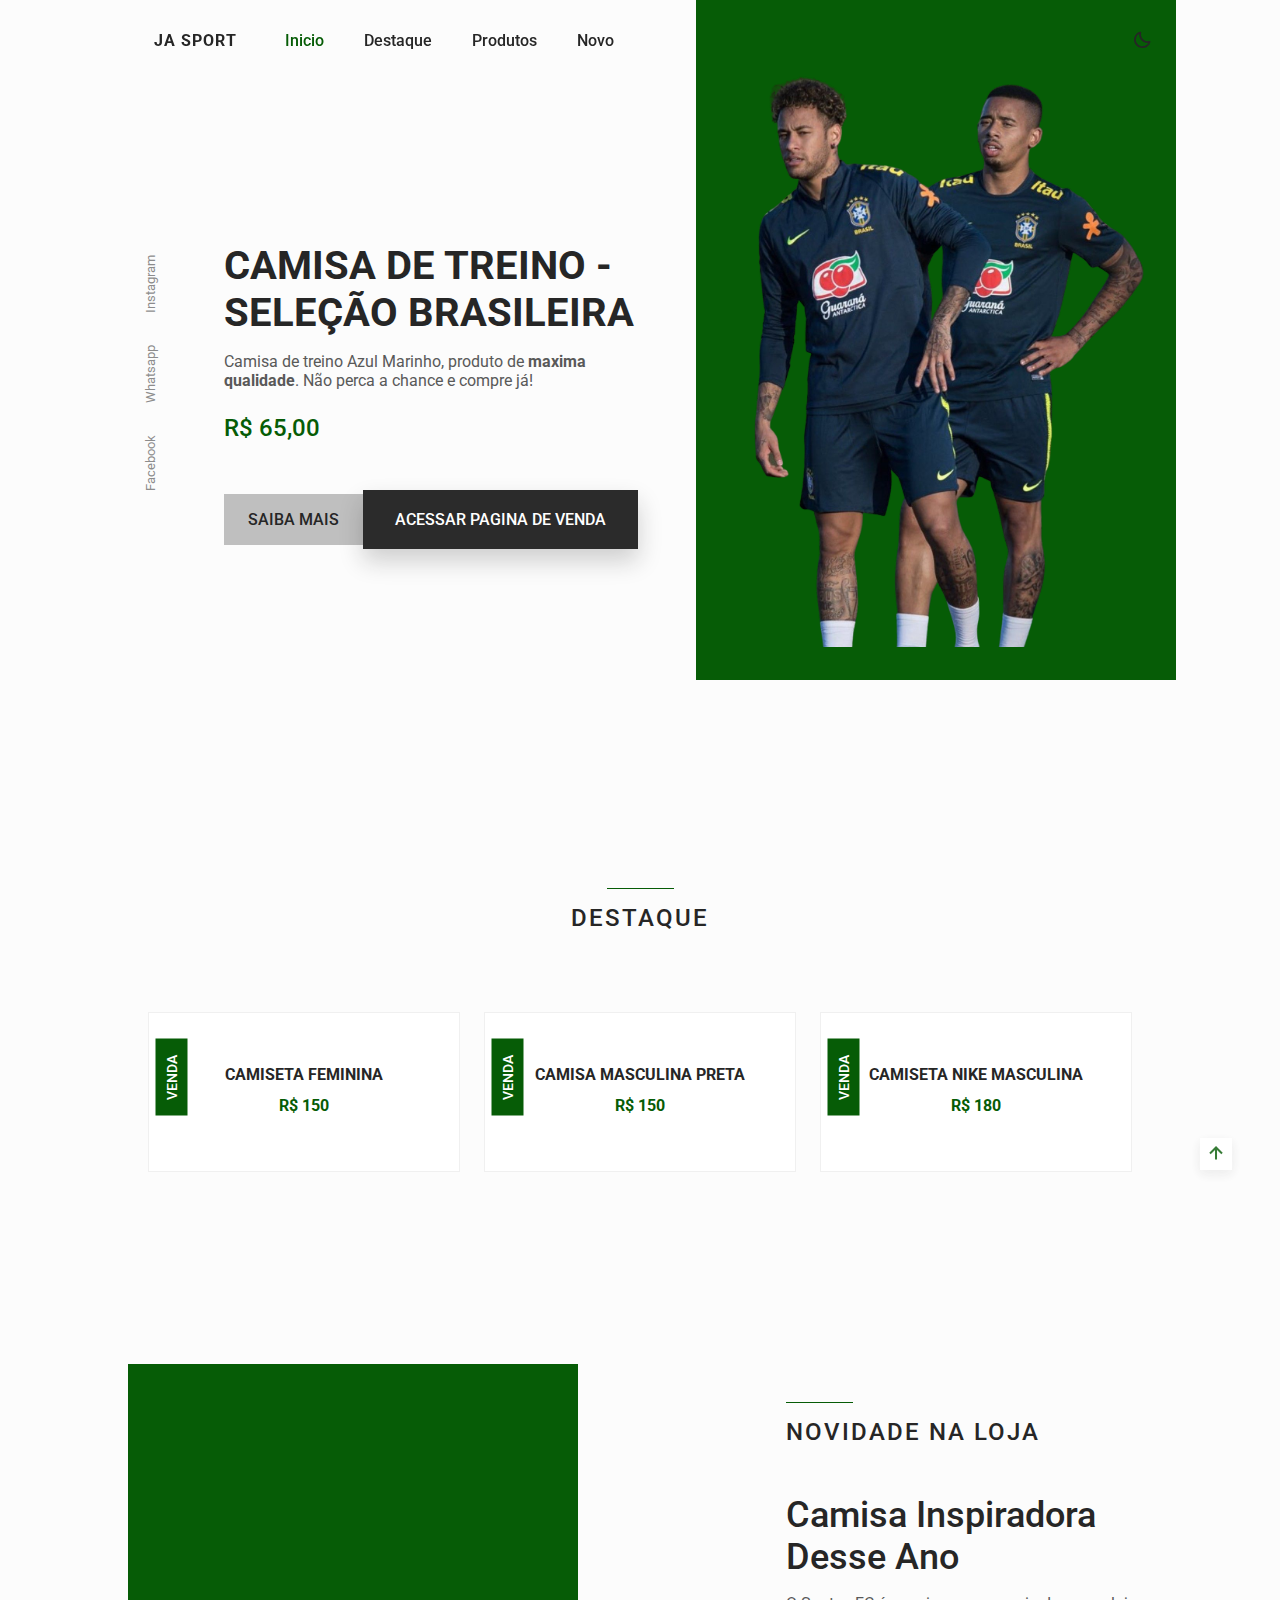
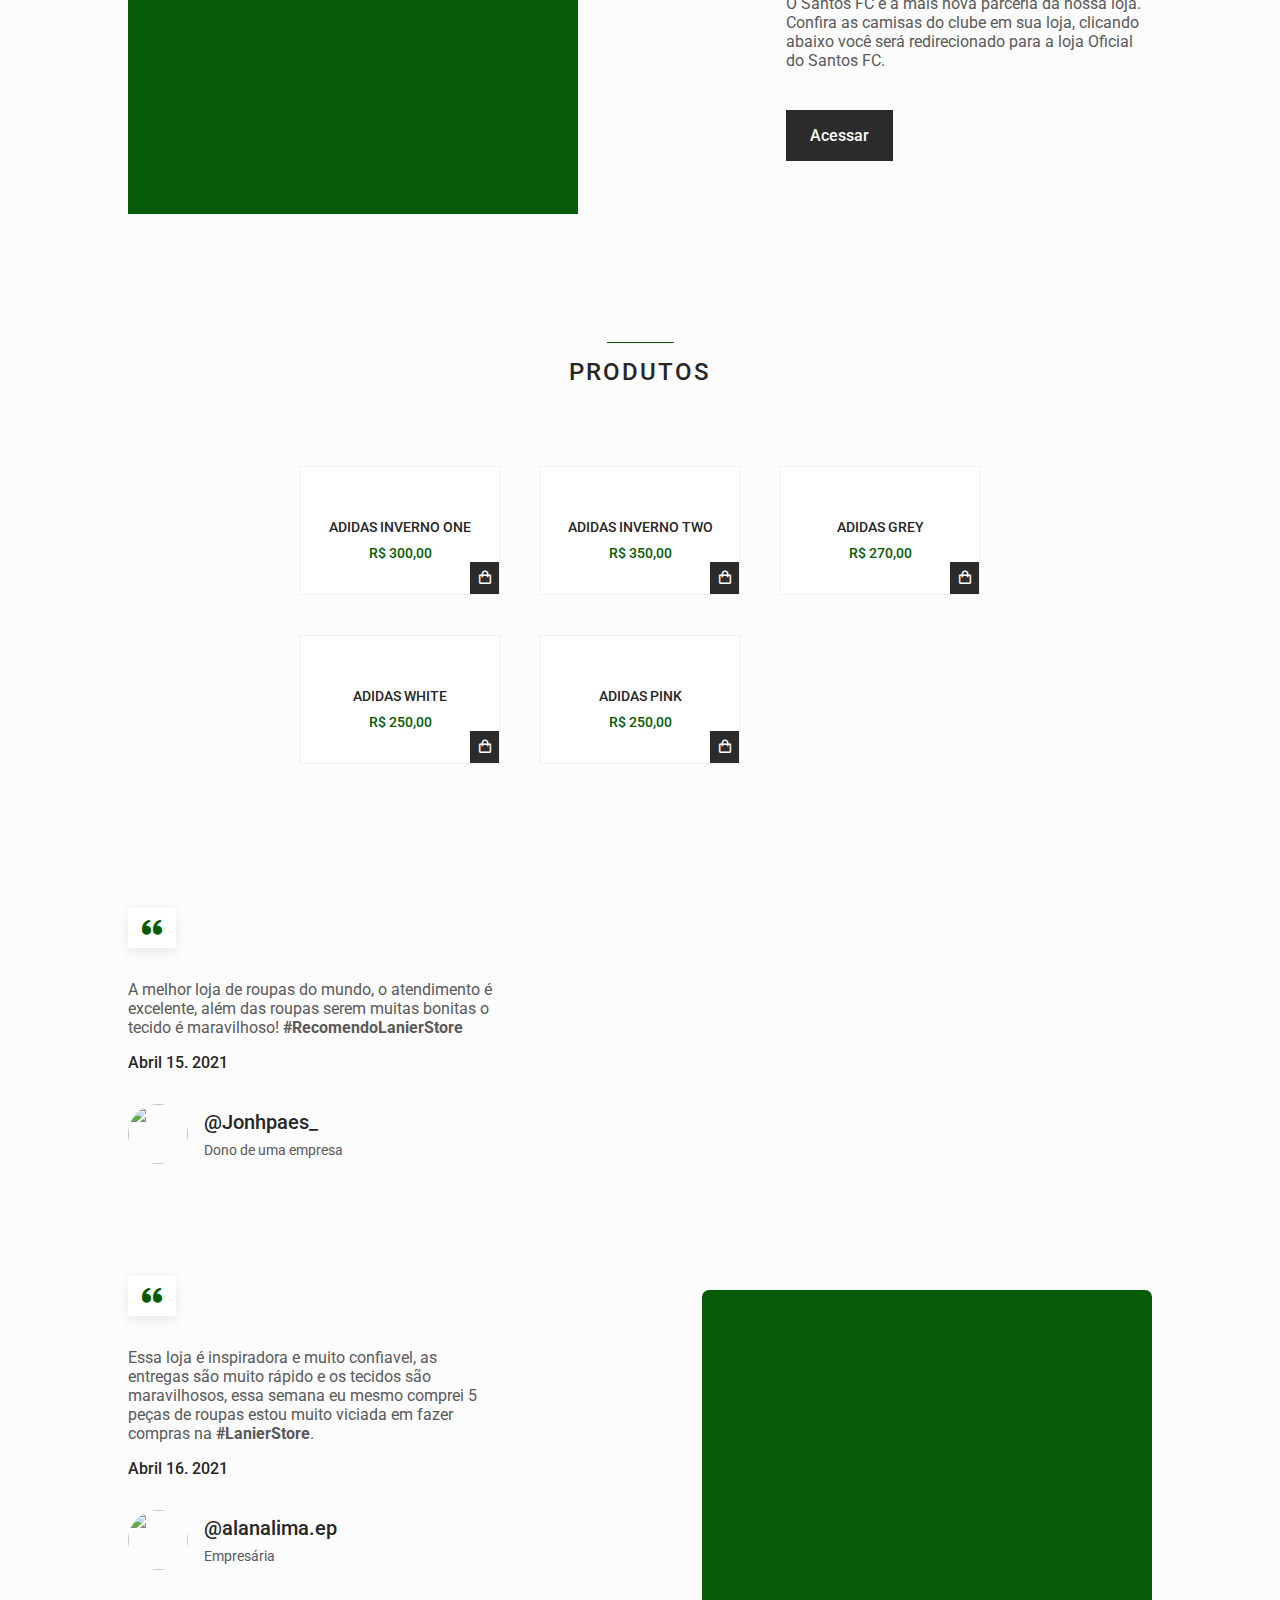
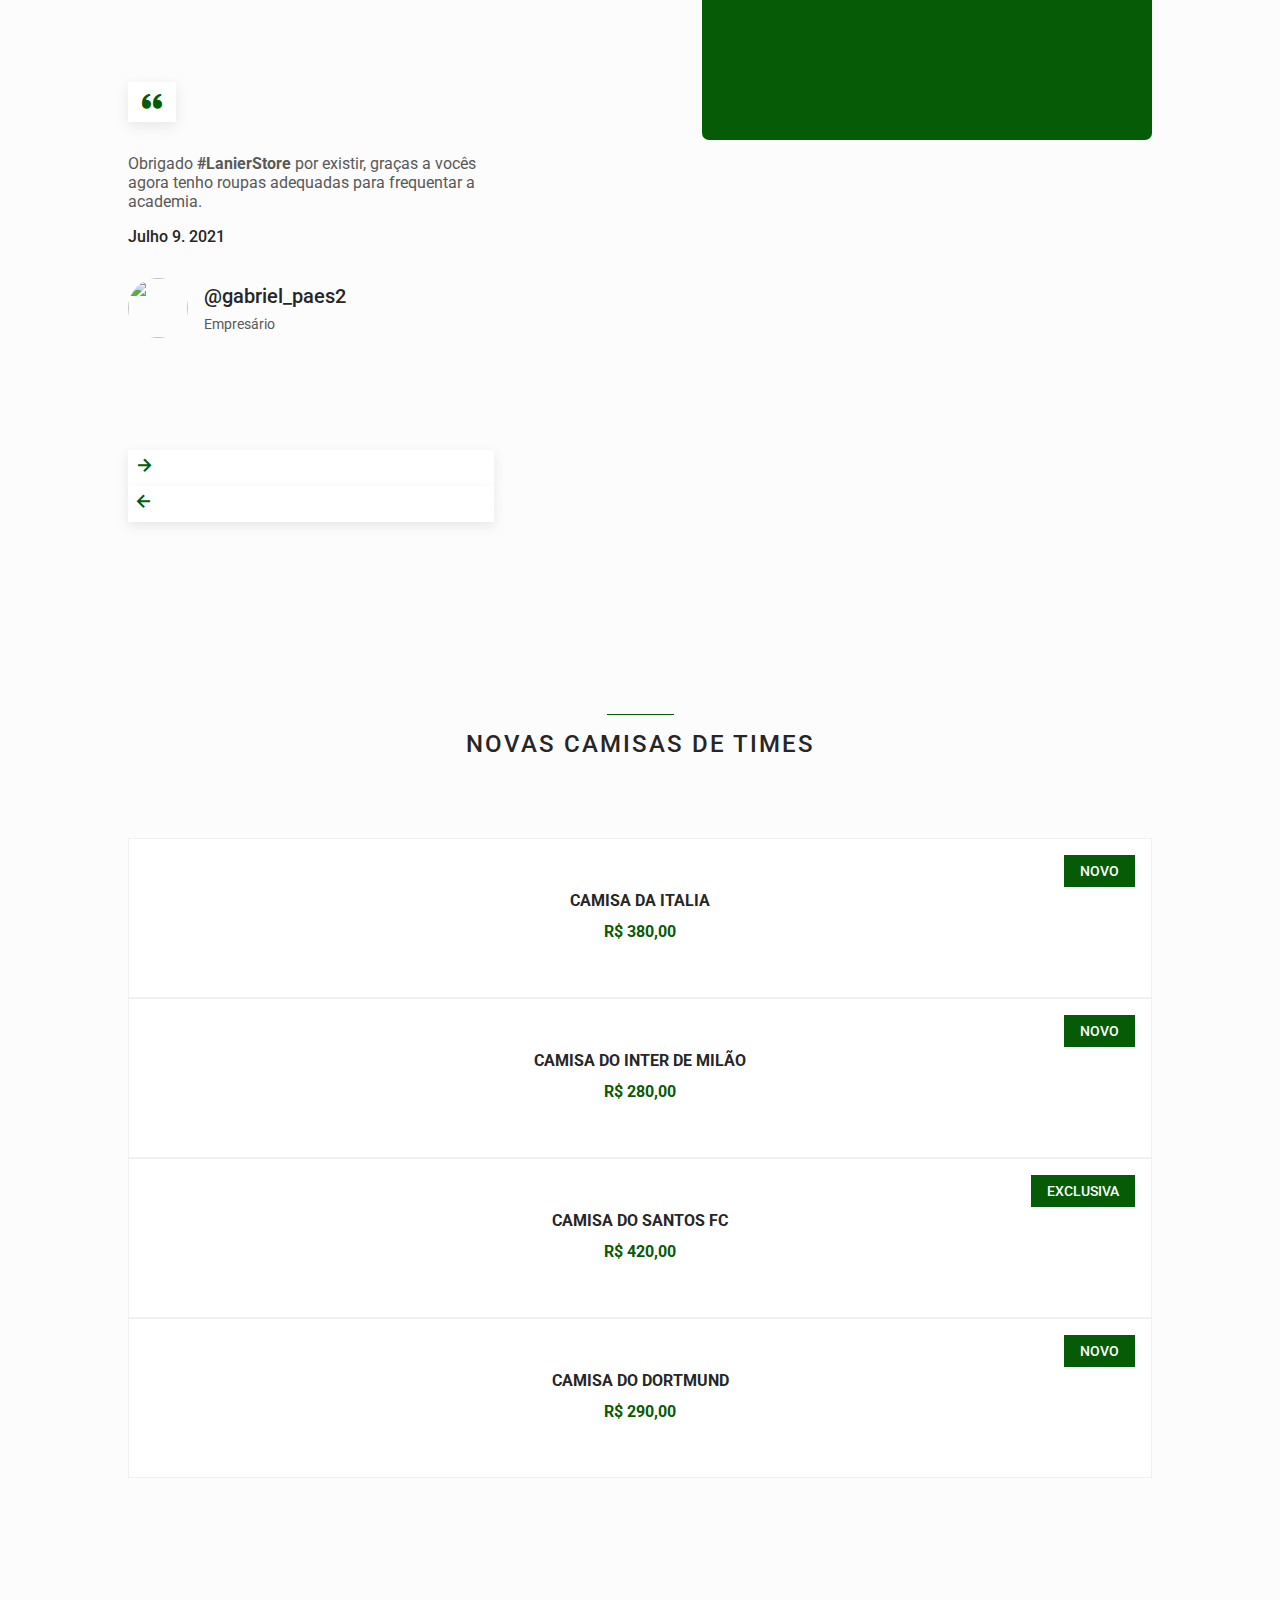
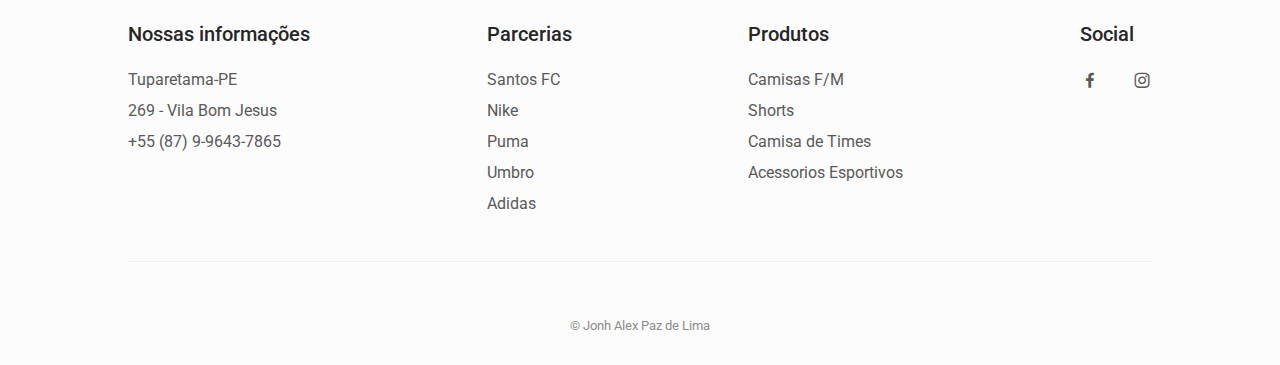
==== index.html @ bfb46598 "cores" ====
<!DOCTYPE html>
    <html lang="pt-br">
    <head>
        <meta charset="UTF-8">
        <meta name="viewport" content="width=device-width, initial-scale=1.0">

        <!--=============== FAVICON ===============-->
        <link rel="shortcut icon" href="assets/img/favicon.ico" type="image/x-icon">

        <!--=============== BOXICONS ===============-->
        <link rel="stylesheet" href="https://cdn.jsdelivr.net/npm/boxicons@latest/css/boxicons.min.css">

        <link href="https://cdn.jsdelivr.net/npm/remixicon@2.5.0/fonts/remixicon.css" rel="stylesheet">

        <!--=============== SWIPER CSS ===============--> 
        <link rel="stylesheet" href="assets/css/swiper-bundle.min.css">

        <!--=============== CSS ===============-->
        <link rel="stylesheet" href="assets/css/styles.css">






        <link rel="preconnect" href="https://fonts.googleapis.com" />
        <link rel="preconnect" href="https://fonts.gstatic.com" crossorigin />
        <link
          href="https://fonts.googleapis.com/css2?family=Roboto:ital,wght@0,100;0,300;0,400;0,500;0,700;0,900;1,100;1,300;1,400;1,500;1,700;1,900&display=swap"
          rel="stylesheet"
        />
        <link
          href="https://fonts.googleapis.com/icon?family=Material+Icons"
          rel="stylesheet"
        />
        <link
          href="https://fonts.googleapis.com/css2?family=Raleway:ital,wght@0,100;0,200;0,300;0,400;0,500;0,600;0,700;0,800;0,900;1,100;1,200;1,300;1,400;1,500;1,600;1,700;1,800;1,900&display=swap"
          rel="stylesheet"
        />
        <link rel="stylesheet" href="globals.css" />
        <link rel="stylesheet" href="styles.css" />











        <title>JA Sports</title>
    </head>
    <body>

        <!--==================== HEADER ====================-->
        <header class="header" id="header">
            <nav class="nav container">
                <a href="#" class="nav__logo">
                    <img src="assets/img/logo_lanierStore2.svg" alt="" class="nav__logo-icon" width="22px">JA Sport
                </a>

                <div class="nav__menu" id="nav-menu">
                    <ul class="nav__list">
                        <li class="nav__item">
                            <a href="#home" class="nav__link active-link">Inicio</a>
                        </li>
                        <li class="nav__item">
                            <a href="#featured" class="nav__link">Destaque</a>
                        </li>
                        <li class="nav__item">
                            <a href="#products" class="nav__link">Produtos</a>
                        </li>
                        <li class="nav__item">
                            <a href="#new" class="nav__link">Novo</a>
                        </li>
                    </ul>

                    <div class="nav__close" id="nav-close">
                        <i class='bx bx-x' ></i>
                    </div>
                </div>

                <div class="nav__btns">
                    <!-- Theme change button -->
                    <i class='bx bx-moon change-theme' id="theme-button"></i>

                    <!--    
                            <div class="nav__shop" id="cart-shop">
                            <i class='bx bx-shopping-bag' ></i>
                            </div>
                    -->

                    <div class="nav__toggle" id="nav-toggle">
                        <i class='bx bx-grid-alt' ></i>
                    </div>
                </div>
            </nav>
        </header>
        

        <!--==================== CARRINHO ====================-->
        
        
        <!--==================== MAIN ====================-->
        <main class="main">
            <!--==================== HOME ====================-->
            <section class="home" id="home">
                <div class="home__container container grid">
                    <div class="home__img-bg">
                        <img src="assets/img-shopee/Camisa De Time Treino Azul Marinho.svg" alt="" class="home__img">
                    </div>
    
                    <div class="home__social">
                        <a href="https://www.facebook.com/jonh.paz.102" target="_blank" class="home__social-link">
                            Facebook
                        </a>
                        <a href="https://wa.me/message/FBXH2AOCTJA2K1" target="_blank" class="home__social-link">
                            Whatsapp
                        </a>
                        <a href="https://www.instagram.com/jonhpaes_/" target="_blank" class="home__social-link">
                            Instagram
                        </a>
                    </div>
    
                    <div class="home__data">
                        <h1 class="home__title"><br>CAMISA DE TREINO - SELEÇÃO BRASILEIRA</h1>
                        <p class="home__description">
                            Camisa de treino Azul Marinho, produto de <strong>maxima qualidade</strong>. Não perca a chance e compre já!
                        </p>
                        <span class="home__price">R$ 65,00</span>

                        <div class="home__btns">
                            <a href="https://wa.me/message/FBXH2AOCTJA2K1" class="button button--gray button--small">
                                SAIBA MAIS
                            </a>

                            <a href="https://shope.ee/1AkRoavWhV" target="_blank"><button class="button home__button">ACESSAR PAGINA DE VENDA</button></a>
                        </div>
                    </div>
                </div>
            </section>

            <!--==================== FEATURED ====================-->
            <section class="featured section container" id="featured">
                <h2 class="section__title">
                    Destaque
                </h2>

                <div class="featured__container grid">
                    <article class="featured__card">
                        <span class="featured__tag">Venda</span>

                        <img src="assets/img/mulher_camisa-branca01.svg" alt="" class="featured__img">

                        <div class="featured__data">
                            <h3 class="featured__title">Camiseta Feminina</h3>
                            <span class="featured__price">R$ 150</span>
                        </div>

                        <button class="button featured__button">ADICIONAR AO CARRINHO</button>
                    </article>

                    <article class="featured__card">
                        <span class="featured__tag">Venda</span>

                        <img src="assets/img/camisa_preta-1.svg" alt="" class="featured__img">

                        <div class="featured__data">
                            <h3 class="featured__title">Camisa Masculina Preta</h3>
                            <span class="featured__price">R$ 150</span>
                        </div>

                        <button class="button featured__button">ADICIONAR AO CARRINHO</button>
                    </article>

                    <article class="featured__card">
                        <span class="featured__tag">Venda</span>

                        <img src="assets/img/camisa001.svg" alt="" class="featured__img">

                        <div class="featured__data">
                            <h3 class="featured__title">Camiseta Nike Masculina</h3>
                            <span class="featured__price">R$ 180</span>
                        </div>

                        <button class="button featured__button">ADICIONAR AO CARRINHO</button>
                    </article>
                </div>
            </section>

            <!--==================== STORY ====================-->
            <section class="story section container">
                <div class="story__container grid">
                    <div class="story__data">
                        <h2 class="section__title story__section-title">
                            Novidade na Loja
                        </h2>
    
                        <h1 class="story__title">
                            Camisa Inspiradora<br> Desse Ano
                        </h1>
    
                        <p class="story__description">
                            O Santos FC é a mais nova parceria da nossa loja. Confira as camisas do clube em sua loja, clicando abaixo você será redirecionado para a loja Oficial do Santos FC.
                        </p>
    
                        <a href="https://www.santosstore.com.br/" class="button button--small">Acessar</a>
                    </div>

                    <div class="story__images">
                        <img src="assets/img/santos.jpg" alt="" class="story__img">
                        <div class="story__square"></div>
                    </div>
                </div>
            </section>

            <!--==================== PRODUCTS ====================-->
            <section class="products section container" id="products">
                <h2 class="section__title">
                    Produtos
                </h2>

                <div class="products__container grid">
                    <article class="products__card">
                        <img src="assets/img/adidas_inverno.svg" alt="" class="products__img">

                        <h3 class="products__title">Adidas Inverno One</h3>
                        <span class="products__price">R$ 300,00</span>

                        <button class="products__button">
                            <i class='bx bx-shopping-bag'></i>
                        </button>
                    </article>

                    <article class="products__card">
                        <img src="assets/img/adidas_inverno2.svg" alt="" class="products__img">

                        <h3 class="products__title">Adidas Inverno Two</h3>
                        <span class="products__price">R$ 350,00</span>

                        <button class="products__button">
                            <i class='bx bx-shopping-bag'></i>
                        </button>
                    </article>

                    <article class="products__card">
                        <img src="assets/img/adidas3.svg" alt="" class="products__img">

                        <h3 class="products__title">Adidas Grey</h3>
                        <span class="products__price">R$ 270,00</span>

                        <button class="products__button">
                            <i class='bx bx-shopping-bag'></i>
                        </button>
                    </article>

                    <article class="products__card">
                        <img src="assets/img/adidas_feminina.svg" alt="" class="products__img">

                        <h3 class="products__title">Adidas White</h3>
                        <span class="products__price">R$ 250,00</span>

                        <button class="products__button">
                            <i class='bx bx-shopping-bag'></i>
                        </button>
                    </article>

                    <article class="products__card">
                        <img src="assets/img/adidas_feminina2.svg" alt="" class="products__img">

                        <h3 class="products__title">Adidas Pink</h3>
                        <span class="products__price">R$ 250,00</span>

                        <button class="products__button">
                            <i class='bx bx-shopping-bag'></i>
                        </button>
                    </article>
                </div>
            </section>

            <!--==================== TESTIMONIAL ====================-->
            <section class="testimonial section container">
                <div class="testimonial__container grid">
                    <div class="swiper testimonial-swiper">
                        <div class="swiper-wrapper">
                            <div class="testimonial__card swiper-slide">
                                <div class="testimonial__quote">
                                    <i class='bx bxs-quote-alt-left' ></i>
                                </div>
                                <p class="testimonial__description">
                                    A melhor loja de roupas do mundo, o atendimento é excelente, além das roupas serem muitas bonitas o tecido é maravilhoso!
                                    <strong>#RecomendoLanierStore</strong>
                                </p>
                                <h3 class="testimonial__date">Abril 15. 2021</h3>
        
                                <div class="testimonial__perfil">
                                    <img src="assets/img/foto_perfil.svg" alt="" class="testimonial__perfil-img">
        
                                    <div class="testimonial__perfil-data">
                                        <span class="testimonial__perfil-name"><a href="https://www.instagram.com/jonhpaes_/" class="perfil">@Jonhpaes_</a></span>
                                        <span class="testimonial__perfil-detail">Dono de uma empresa</span>
                                    </div>
                                </div>
                            </div>

                            <div class="testimonial__card swiper-slide">
                                <div class="testimonial__quote">
                                    <i class='bx bxs-quote-alt-left' ></i>
                                </div>
                                <p class="testimonial__description">
                                    Essa loja é inspiradora e muito confiavel, as entregas são muito rápido e os tecidos são maravilhosos, essa semana eu mesmo comprei 5 peças de roupas estou muito viciada em fazer compras na <strong>#LanierStore</strong>.
                                </p>
                                <h3 class="testimonial__date">Abril 16. 2021</h3>
        
                                <div class="testimonial__perfil">
                                    <img src="assets/img/foto_perfil2.svg" alt="" class="testimonial__perfil-img">
        
                                    <div class="testimonial__perfil-data">
                                        <span class="testimonial__perfil-name"><a href="https://www.instagram.com/alanalima.ep/" class="perfil">@alanalima.ep</a></span>
                                        <span class="testimonial__perfil-detail">Empresária</span>
                                    </div>
                                </div>
                            </div>

                            <div class="testimonial__card swiper-slide">
                                <div class="testimonial__quote">
                                    <i class='bx bxs-quote-alt-left' ></i>
                                </div>
                                <p class="testimonial__description">
                                    Obrigado <strong>#LanierStore</strong> por existir, graças a vocês agora tenho roupas adequadas para frequentar a academia.
                                </p>
                                <h3 class="testimonial__date">Julho 9. 2021</h3>
        
                                <div class="testimonial__perfil">
                                    <img src="assets/img/foto_perfil3.svg" alt="" class="testimonial__perfil-img">
        
                                    <div class="testimonial__perfil-data">
                                        <span class="testimonial__perfil-name"><a href="https://www.instagram.com/gabriel_paes2/" class="perfil">@gabriel_paes2</a></span>
                                        <span class="testimonial__perfil-detail">Empresário</span>
                                    </div>
                                </div>
                            </div>
                        </div>
                        
                        <div class="swiper-button-next">
                            <i class='bx bx-right-arrow-alt' ></i>
                        </div>
                        <div class="swiper-button-prev">
                            <i class='bx bx-left-arrow-alt' ></i>
                        </div>
                    </div>

                    <div class="testimonial__images">
                        <div class="testimonial__square"></div>
                        <img src="assets/img/logo_lanierStore2.svg" alt="" class="testimonial__img">
                    </div>
                </div>
            </section>

            <!--==================== NEW ====================-->
            <section class="new section container" id="new">
                <h2 class="section__title">
                    Novas camisas de times
                </h2>
                
                <div class="new__container">
                    <div class="swiper new-swiper">
                        <div class="swiper-wrapper">
                            <article class="new__card swiper-slide">
                                <span class="new__tag">Novo</span>
        
                                <img src="assets/img/camisa_italia.svg" alt="" class="new__img">
        
                                <div class="new__data">
                                    <h3 class="new__title">Camisa da Italia</h3>
                                    <span class="new__price">R$ 380,00</span>
                                </div>
        
                                <button class="button new__button">ADICIONAR AO CARRINHO</button>
                            </article>

                            <article class="new__card swiper-slide">
                                <span class="new__tag">Novo</span>
        
                                <img src="assets/img/camisa_interM.svg" alt="" class="new__img">
        
                                <div class="new__data">
                                    <h3 class="new__title">Camisa do Inter de Milão</h3>
                                    <span class="new__price">R$ 280,00</span>
                                </div>
        
                                <button class="button new__button">ADICIONAR AO CARRINHO</button>
                            </article>

                            <article class="new__card swiper-slide">
                                <span class="new__tag">Exclusiva</span>
        
                                <img src="assets/img/camisa_santos.svg" alt="" class="new__img">
        
                                <div class="new__data">
                                    <h3 class="new__title">Camisa do Santos FC</h3>
                                    <span class="new__price">R$ 420,00</span>
                                </div>
        
                                <button class="button new__button">ADICIONAR AO CARRINHO</button>
                            </article>

                            <article class="new__card swiper-slide">
                                <span class="new__tag">Novo</span>
        
                                <img src="assets/img/camisa_dortmund.svg" alt="" class="new__img">
        
                                <div class="new__data">
                                    <h3 class="new__title">Camisa do Dortmund</h3>
                                    <span class="new__price">R$ 290,00</span>
                                </div>
        
                                <button class="button new__button">ADICIONAR AO CARRINHO</button>
                            </article>                       
                        </div>
                    </div>
                </div>
            </section>

            <!--==================== NEWSLETTER ====================-->
            
        </main>

        <!--==================== FOOTER ====================-->
        <footer class="footer section">
            <div class="footer__container container grid">
                <div class="footer__content">
                    <h3 class="footer__title">Nossas informações</h3>

                    <ul class="footer__list">
                        <li>Tuparetama-PE</li>
                        <li>269 - Vila Bom Jesus</li>
                        <li>+55 (87) 9-9643-7865</li>
                    </ul>
                </div>
                <div class="footer__content">
                    <h3 class="footer__title">Parcerias</h3>

                    <ul class="footer__links">
                        <li>
                            <a href="https://www.instagram.com/jonhpaes_/" class="footer__link">Santos FC</a>
                        </li>
                        <li>
                            <a href="https://www.instagram.com/jonhpaes_/" class="footer__link">Nike</a>
                        </li>
                        <li>
                            <a href="https://www.instagram.com/jonhpaes_/" class="footer__link">Puma</a>
                        </li>
                        <li>
                            <a href="https://www.instagram.com/jonhpaes_/" class="footer__link">Umbro</a>
                        </li>
                        <li>
                            <a href="https://www.instagram.com/jonhpaes_/" class="footer__link">Adidas</a>
                        </li>
                    </ul>
                </div>

                <div class="footer__content">
                    <h3 class="footer__title">Produtos</h3>

                    <ul class="footer__links">
                        <li>
                            <a href="https://www.instagram.com/jonhpaes_/" class="footer__link">Camisas F/M</a>
                        </li>
                        <li>
                            <a href="https://www.instagram.com/jonhpaes_/" class="footer__link">Shorts</a>
                        </li>
                        <li>
                            <a href="https://www.instagram.com/jonhpaes_/" class="footer__link">Camisa de Times</a>
                        </li>
                        <li>
                            <a href="https://www.instagram.com/jonhpaes_/" class="footer__link">Acessorios Esportivos</a>
                        </li>
                    </ul>
                </div>

                <div class="footer__content">
                    <h3 class="footer__title">Social</h3>

                    <ul class="footer__social">
                        <a href="https://www.facebook.com/jonh.paz.102" target="_blank" class="footer__social-link">
                            <i class='bx bxl-facebook'></i>
                        </a>

                        <a href="https://wa.me/message/FBXH2AOCTJA2K1" target="_blank" class="footer__social-link">
                            <i cla<i class="ri-whatsapp-fill"></i>
                        </a>

                        <a href="https://www.instagram.com/jonhpaes_/" target="_blank" class="footer__social-link">
                            <i class='bx bxl-instagram' ></i>
                        </a>
                    </ul>
                </div>
            </div>

            <span class="footer__copy">&#169; Jonh Alex Paz de Lima</span>
        </footer>

        <!--=============== SCROLL UP ===============-->
        <a href="#" class="scrollup" id="scroll-up"> 
            <i class='bx bx-up-arrow-alt scrollup__icon' ></i>
        </a>

        <!--=============== SWIPER JS ===============-->
        <script src="assets/js/swiper-bundle.min.js"></script>

        <!--=============== MAIN JS ===============-->
        <script src="assets/js/main.js"></script>

        <!--=============== CARRINHO ===============-->
        <script src="assets/js/cart.js"></script>

        <script src=""></script>
    </body>
</html>
---- assets/css/styles.css ----
/*=============== GOOGLE FONTS ===============*/
@import url("https://fonts.googleapis.com/css2?family=Roboto:wght@400;500;700&display=swap");

/*=============== VARIABLES CSS ===============*/
:root {
  --header-height: 3.5rem;

  /*========== Colors ==========*/
  --first-color: rgb(6, 92, 6);
  --button-color: hsl(0, 0%, 17%);
  --button-color-alt: hsl(0, 0%, 21%);
  --title-color: hsl(0, 0%, 15%);
  --text-color: hsl(0, 0%, 35%);
  --text-color-light: hsl(0, 0%, 55%);
  --body-color: hsl(0, 0%, 99%);
  --container-color: #fff;
  --border-color: hsl(0, 0%, 94%);

  /*========== Font and typography ==========*/
  --body-font: 'Roboto', sans-serif;
  --biggest-font-size: 2rem;
  --h1-font-size: 1.5rem;
  --h2-font-size: 1.25rem;
  --h3-font-size: 1rem;
  --normal-font-size: .938rem;
  --small-font-size: .813rem;
  --smaller-font-size: .75rem;

  /*========== Font weight ==========*/
  --font-medium: 500;
  --font-bold: 700;

  /*========== Margenes Bottom ==========*/
  --mb-0-5: .5rem;
  --mb-0-75: .75rem;
  --mb-1: 1rem;
  --mb-1-5: 1.5rem;
  --mb-2: 2rem;
  --mb-2-5: 2.5rem;
  --mb-3: 3rem;

  /*========== z index ==========*/
  --z-tooltip: 10;
  --z-fixed: 100;
}

@media screen and (min-width: 968px) {
  :root {
    --biggest-font-size: 2.5rem;
    --h1-font-size: 2.25rem;
    --h2-font-size: 1.5rem;
    --h3-font-size: 1.25rem;
    --normal-font-size: 1rem;
    --small-font-size: .875rem;
    --smaller-font-size: .813rem;
  }
}

/*=============== BASE ===============*/
* {
  box-sizing: border-box;
  padding: 0;
  margin: 0;
}

html {
  scroll-behavior: smooth;
}

body,
button,
input {
  font-family: var(--body-font);
  font-size: var(--normal-font-size);
}

body {
  margin: 0;
  background-color: var(--body-color);
  color: var(--text-color);
  /*For animation dark mode*/
  transition: .4s;
}

h1, h2, h3, h4 {
  color: var(--title-color);
  font-weight: var(--font-medium);
}

ul {
  list-style: none;
}

a {
  text-decoration: none;
}

img {
  max-width: 100%;
  height: auto;
}

button {
  cursor: pointer;
  border: none;
  outline: none;
}

/*=============== THEME ===============*/
/*========== Variables Dark theme ==========*/
body.dark-theme {
  --first-color: rgba(4, 167, 4, 0.504);
  --button-color: hsl(0, 0%, 24%);
  --button-color-alt: hsl(0, 0%, 28%);
  --title-color: hsl(0, 0%, 95%);
  --text-color: hsl(0, 0%, 75%);
  --body-color: hsl(0, 0%, 12%);
  --container-color: hsl(0, 0%, 16%);
  --border-color: hsl(0, 0%, 20%);
}

/*========== Button Dark/Light ==========*/
.change-theme {
  color: var(--title-color);
  font-size: 1.25rem;
  cursor: pointer;
}

/*========== 
    Color changes in some parts of 
    the website, in dark theme 
==========*/
.dark-theme .change-theme,
.dark-theme .nav__toggle,
.dark-theme .nav__shop,
.dark-theme .button--gray {
  color: hsl(0, 0%, 15%);
}

.dark-theme .scroll-header {
  box-shadow: 0 1px 4px hsla(0, 0%, 4%, .3);
}

.scroll-header .change-theme,
.scroll-header .nav__toggle,
.scroll-header .nav__shop {
  color: var(--title-color);
}

.dark-theme::-webkit-scrollbar {
  background: hsl(0, 0%, 30%);
}

/*=============== REUSABLE CSS CLASSES ===============*/
.container {
  max-width: 1024px;
  margin-left: var(--mb-1-5);
  margin-right: var(--mb-1-5);
}

.grid {
  display: grid;
}

.main {
  overflow: hidden;
}

.section {
  padding: 6.5rem 0 1rem;
}

.section__title {
  position: relative;
  font-size: var(--h3-font-size);
  margin-bottom: var(--mb-3);
  text-transform: uppercase;
  letter-spacing: 2px;
  text-align: center;
}

.section__title::before {
  content: '';
  position: absolute;
  top: -1rem;
  left: 0;
  right: 0;
  margin: 0 auto;
  width: 67px;
  height: 1px;
  background-color: var(--first-color);
}

/*=============== HEADER & NAV ===============*/
.header {
  width: 100%;
  background: transparent;
  position: fixed;
  top: 0;
  left: 0;
  z-index: var(--z-fixed);
  /*For animation dark mode*/
  transition: .4s;
}

.nav {
  height: var(--header-height);
  display: flex;
  justify-content: space-between;
  align-items: center;
}

.nav__logo, 
.nav__toggle, 
.nav__shop, 
.nav__close {
  color: var(--title-color);
}

.nav__logo {
  text-transform: uppercase;
  font-weight: var(--font-bold);
  letter-spacing: 1px;
  display: inline-flex;
  align-items: center;
  column-gap: .25rem;
}

.nav__logo img{
  border-radius: 5px;
}

.nav__logo-icon {
  font-size: 1.25rem;
}

.nav__btns {
  display: flex;
  align-items: center;
  column-gap: 1rem;
}

.nav__toggle, 
.nav__shop {
  font-size: 1.25rem;
  cursor: pointer;
}

@media screen and (max-width: 767px) {
  .nav__menu {
    position: fixed;
    background-color: var(--body-color);
    top: 0;
    right: -100%;
    width: 100%;
    height: 100%;
    padding: 6rem 2rem 3.5rem;
    transition: .3s;
  }
}

.nav__list {
  display: flex;
  flex-direction: column;
  align-items: center;
  row-gap: 2rem;
}

.nav__link {
  color: var(--title-color);
  font-weight: var(--font-medium);
  text-transform: uppercase;
  font-size: var(--h2-font-size);
  transition: .3s;
}

.nav__link:hover {
  color: var(--first-color);
}

.nav__close {
  font-size: 2rem;
  position: absolute;
  top: .9rem;
  right: 1.25rem;
  cursor: pointer;
}

/* Show menu */
.show-menu {
  right: 0;
}

/* Change background header */
.scroll-header {
  background-color: var(--body-color);
  box-shadow: 0 1px 4px hsla(0, 4%, 15%, .10);
}

/* Active link */
.active-link {
  color: var(--first-color);
}

/*=============== HOME ===============*/
.home__container {
  position: relative;
  row-gap: 2.5rem;
}

.home__img {
  width: 240px;
}

.home__img-bg {
  background-color: var(--first-color);
  width: 258px;
  height: 420px;
  padding-bottom: 2rem;
  display: flex;
  justify-content: center;
  align-items: flex-end;
  justify-self: flex-end;
  transform: translateX(1.5rem);
}

.home__social {
  position: absolute;
  top: 35%;
  left: -5rem;
  transform: rotate(-90deg);
  display: flex;
  column-gap: 1rem;
}

.home__social-link {
  font-size: var(--smaller-font-size);
  color: var(--text-color-light);
  transition: .3s;
}

.home__social-link:hover {
  color: var(--title-color);
}

.home__title {
  font-size: var(--biggest-font-size);
  font-weight: var(--font-bold);
  margin-bottom: var(--mb-1);
}

.home__description {
  margin-bottom: var(--mb-1-5);
}

.home__price {
  display: inline-block;
  font-size: var(--h2-font-size);
  font-weight: var(--font-medium);
  color: var(--first-color);
  margin-bottom: var(--mb-3);
}

.home__btns {
  display: flex;
  align-items: center;
}

.home__button {
  box-shadow: 0 12px 24px hsla(0, 0%, 10%, .2);
}

/*=============== BUTTONS ===============*/
.button {
  display: inline-block;
  background-color: var(--button-color);
  color: #FFF;
  padding: 1.25rem 2rem;
  font-weight: var(--font-medium);
  transition: .3s;
}

.button:hover {
  background-color: var(--button-color-alt);
}

.button--gray {
  background-color: hsl(0, 0%, 75%);
  color: var(--title-color);
}

.button--gray:hover {
  background-color: hsl(0, 0%, 63%);
}

.button--small {
  padding: 1rem 1.5rem;
}

/*=============== FEATURED ===============*/
.featured__container {
  row-gap: 2.5rem;
}

.featured__card {
  position: relative;
  text-align: center;
  background-color: var(--container-color);
  padding-top: 2rem;
  border: 1px solid var(--border-color);
  overflow-y: hidden;
  transition: .3s;
}

.featured__tag {
  background-color: var(--first-color);
  padding: .5rem 1rem;
  color: #fff;
  text-transform: uppercase;
  font-size: var(--small-font-size);
  font-weight: var(--font-medium);
  position: absolute;
  transform: rotate(-90deg);
  left: -1rem;
  top: 3rem;
}

.featured__img {
  height: 214px;
  margin-bottom: var(--mb-1);
}

.featured__title, 
.featured__price {
  font-size: var(--h3-font-size);
  font-weight: var(--font-bold);
}

.featured__title {
  text-transform: uppercase;
  margin-bottom: var(--mb-0-75);
}

.featured__price {
  display: block;
  color: var(--first-color);
  transition: .3s;
}

.featured__button {
  font-size: var(--small-font-size);
  transform: translateY(1rem);
  opacity: 0;
}

.featured__card:hover {
  box-shadow: 0 12px 32px hsla(0, 0%, 20%, .1);
  padding: 2rem 0 3rem 0;
}

.featured__card:hover .featured__button {
  transform: translateY(0);
  opacity: 1;
}

.featured__card:hover .featured__price {
  margin-bottom: var(--mb-1-5);
}

/*=============== STORY ===============*/
.story__container {
  row-gap: 7.5rem;
}

.story__title {
  font-size: var(--h1-font-size);
  margin-bottom: var(--mb-1);
}

.story__description {
  margin-bottom: var(--mb-2-5);
}

.story__images {
  position: relative;
}

.story__images img{
  border-radius: 10px;
}

.story__img, 
.story__square {
  width: 250px;
}

.story__square {
  height: 250px;
  background-color: var(--first-color);
}

.story__img {
  position: absolute;
  left: 3rem;
  top: -3rem;
}

/*=============== PRODUCTS ===============*/
.products__container {
  grid-template-columns: repeat(2, 1fr);
  gap: 2rem;
}

.products__card {
  position: relative;
  background-color: var(--container-color);
  padding: 1.25rem 0;
  border: 1px solid var(--border-color);
  text-align: center;
  transition: .3s;
}

.products__img {
  height: 125px;
  margin-bottom: var(--mb-1);
}

.products__title, 
.products__price {
  font-size: var(--small-font-size);
  font-weight: var(--font-medium);
}

.products__title {
  text-transform: uppercase;
  margin-bottom: var(--mb-0-5);
}

.products__price {
  color: var(--first-color);
}

.products__button {
  background-color: var(--button-color);
  padding: .4rem;
  color: #fff;
  font-size: 1rem;
  position: absolute;
  right: 0;
  bottom: 0;
  transition: .3s;
}

.products__button:hover {
  background-color: var(--button-color-alt);
}

.products__card:hover {
  box-shadow: 0 8px 32px hsla(0, 0%, 10%, .1);
}

/*=============== TESTIMONIAL ===============*/
.testimonial__container {
  row-gap: 4rem;
}

.testimonial__quote {
  display: inline-flex;
  background-color: var(--container-color);
  padding: .5rem .75rem;
  font-size: 1.5rem;
  color: var(--first-color);
  box-shadow: 0 4px 12px hsla(0, 0%, 20%, .1);
  margin-bottom: var(--mb-2);
}

.testimonial__description {
  margin-bottom: var(--mb-1);
}

.testimonial__date {
  font-size: var(--normal-font-size);
  margin-bottom: var(--mb-2);
}

.testimonial__perfil {
  display: flex;
  align-items: center;
  column-gap: 1rem;
  margin-bottom: 7rem;
}

.testimonial__perfil-img {
  width: 60px;
  height: 60px;
  border-radius: 3rem;
}

.testimonial__perfil-data {
  display: flex;
  flex-direction: column;
  row-gap: .5rem;
}

.testimonial__perfil-name {
  font-size: var(--h3-font-size);
  font-weight: var(--font-medium);
  color: var(--title-color);
}

.testimonial__perfil-detail {
  font-size: var(--small-font-size);
}

.testimonial__images {
  position: relative;
}

.testimonial__images img{
  border-radius: 7px;
}

.testimonial__img, 
.testimonial__square {
  width: 250px;
  border-radius: 7px;
}

.testimonial__square {
  height: 250px;
  background-color: var(--first-color);
  margin-left: auto;
}

.testimonial__img {
  position: absolute;
  right: 2rem;
  top: 3rem;
}

.testimonial-swiper {
  margin-left: initial;
  margin-right: initial;
}

.swiper-button-prev:after,
.swiper-button-next:after {
  content: '';
}

/* Swiper class */
.swiper-button-next,
.swiper-button-prev {
  top: initial;
  bottom: 5%;
  width: initial;
  height: initial;
  background-color: var(--container-color);
  box-shadow: 0 4px 12px hsla(0, 0%, 20%, .1);
  padding: .25rem;
  font-size: 1.5rem;
  color: var(--first-color);
}

.swiper-button-next {
  right: initial;
  left: 4rem;
}

/*=============== NEW ===============*/
.new__card {
  position: relative;
  text-align: center;
  background-color: var(--container-color);
  padding-top: 2rem;
  border: 1px solid var(--border-color);
  overflow-y: hidden;
  transition: .3s;
}

.new__tag {
  background-color: var(--first-color);
  padding: .5rem 1rem;
  color: #fff;
  text-transform: uppercase;
  font-size: var(--small-font-size);
  font-weight: var(--font-medium);
  position: absolute;
  top: 1rem;
  right: 1rem;
  transition: .3s;
}

.new__img {
  height: 215px;
  margin-bottom: var(--mb-1);
}

.new__title, 
.new__price {
  font-size: var(--h3-font-size);
  font-weight: var(--font-bold);
}

.new__title {
  text-transform: uppercase;
  margin-bottom: var(--mb-0-75);
}

.new__price {
  display: block;
  color: var(--first-color);
  transition: .3s;
}

.new__button {
  font-size: var(--small-font-size);
  transform: translateY(1rem);
  opacity: 0;
}

.new__card:hover {
  background-color: var(--first-color);
  box-shadow: 0 12px 32px hsla(0, 0%, 20%, .1);
  padding: 2rem 0 3rem 0;
}

.new__card:hover .new__tag {
  background-color: var(--button-color);
}

.new__card:hover .new__button {
  transform: translateY(0);
  opacity: 1;
}

.new__card:hover .new__title {
  color: hsl(0, 0%, 15%);
}

.new__card:hover .new__price {
  color: hsl(0, 0%, 15%);
  margin-bottom: var(--mb-1-5);
}

/*=============== NEWSLETTER ===============*/
.newsletter__bg {
  background-color: var(--first-color);
  padding: 3rem 1.5rem;
  text-align: center;
  row-gap: 2.5rem;
}

.newsletter__title {
  font-size: var(--h1-font-size);
  color: hsl(0, 0%, 15%);
  margin-bottom: var(--mb-1-5);
}

.newsletter__description {
  color: hsl(0, 0%, 35%);
}

.newsletter__subscribe {
  display: flex;
  flex-direction: column;
  row-gap: .75rem;
}

.newsletter__input {
  border: none;
  outline: none;
  background-color: hsl(0, 0%, 94%);
  padding: 1.25rem 1rem;
  color: hsl(0, 0%, 15%);
}

/*=============== FOOTER ===============*/
.footer__container {
  row-gap: 2rem;
  border-bottom: 1px solid var(--border-color);
  padding-bottom: 3rem;
}

.footer__title {
  font-size: var(--h2-font-size);
  margin-bottom: var(--mb-1-5);
}

.footer__list, 
.footer__links {
  display: flex;
  flex-direction: column;
  row-gap: .75rem;
}

.footer__link {
  color: var(--text-color);
}

.footer__link:hover {
  color: var(--title-color);
}

.footer__social {
  display: flex;
  column-gap: 1rem;
}

.footer__social-link {
  font-size: 1.25rem;
  color: var(--text-color);
}

.footer__social-link:hover {
  color: var(--title-color);
}

.footer__copy {
  display: block;
  margin: 3.5rem 0 1rem 0;
  text-align: center;
  font-size: var(--smaller-font-size);
  color: var(--text-color-light);
}

/*=============== SCROLL UP ===============*/
.scrollup {
  position: fixed;
  right: 1rem;
  bottom: -30%;
  background-color: var(--container-color);
  box-shadow: 0 4px 12px hsla(0, 0%, 20%, .1);
  display: inline-flex;
  padding: .25rem;
  z-index: var(--z-tooltip);
  opacity: .8;
  transition: .4s;
}

.scrollup:hover {
  opacity: 1;
}

.scrollup__icon {
  font-size: 1.5rem;
  color: var(--first-color);
}

/* Show Scroll Up*/
.show-scroll {
  bottom: 3rem;
}

/*=============== SCROLL BAR ===============*/
::-webkit-scrollbar {
  width: .6rem;
  background: hsl(0, 0%, 74%);
}

::-webkit-scrollbar-thumb {
  background: hsl(0, 0%, 17%);
}

/*=============== CART ===============*/
.cart {
  position: fixed;
  background-color: var(--body-color);
  z-index: var(--z-fixed);
  width: 100%;
  height: 100%;
  top: 0;
  right: -100%;
  padding: 3.5rem 2rem;
  transition: .4s;
}

.cart__title-center {
  font-size: var(--h2-font-size);
  text-align: center;
  margin-bottom: var(--mb-3);
}

.cart__close {
  font-size: 2rem;
  color: var(--title-color);
  position: absolute;
  top: 1.25rem;
  right: .9rem;
  cursor: pointer;
}

.cart__container {
  display: grid;
  row-gap: 1.5rem;
}

.cart__card {
  display: flex;
  align-items: center;
  column-gap: 1rem;
}

.cart__box {
  background-color: var(--container-color);
  padding: .75rem 1.25rem;
  border: 1px solid var(--border-color);
}

.cart__img {
  width: 70px;
}

.cart__title {
  font-size: var(--normal-font-size);
  margin-bottom: .5rem;
}

.cart__price {
  display: block;
  font-size: var(--small-font-size);
  color: var(--first-color);
  margin-bottom: var(--mb-1-5);
}

.cart__amount,
.cart__amount-content{
  display: flex;
  align-items: center;
}

.cart__amount{
  column-gap: 3rem;
}

.cart__amount-content{
  column-gap: 1rem;
}

.cart__amount-box {
  display: inline-flex;
  padding: .25rem;
  background-color: var(--container-color);
  border: 1px solid var(--border-color);
  cursor: pointer;
}

.cart__amount-trash {
  font-size: 1.15rem;
  color: var(--first-color);
  cursor: pointer;
}

.cart__prices {
  margin-top: 6rem;
  display: flex;
  justify-content: space-between;
}

.cart__prices-item, 
.cart__prices-total {
  color: var(--title-color);
}

.cart__prices-item {
  font-size: var(--small-font-size);
}

.cart__prices-total {
  font-size: var(--h3-font-size);
  font-weight: var(--font-medium);
}

/* Show cart */
.show-cart {
  right: 0;
}

/*=============== BREAKPOINTS ===============*/
/* For small devices */
@media screen and (max-width: 320px) {
  .container {
    margin-left: var(--mb-1);
    margin-right: var(--mb-1);
  }
  .home__img-bg {
    width: 220px;
  }
  .home__title {
    font-size: var(--h1-font-size);
  }
  .home__button {
    font-size: var(--smaller-font-size);
  }

  .story__square,
  .story__img,
  .testimonial__square,
  .testimonial__img {
    width: 180px;
  }

  .story__square,
  .testimonial__square {
    height: 180px;
  }

  .products__container {
    grid-template-columns: repeat(1, 180px);
    justify-content: center;
  }
}

/* For medium devices */
@media screen and (min-width: 576px) {
  .home__img-bg {
    width: 340px;
  }

  .featured__container {
    grid-template-columns: repeat(2, 1fr);
    justify-content: center;
    align-items: flex-start;
    gap: 1.5rem;
  }

  .footer__container {
    grid-template-columns: repeat(2, 1fr);
  }
}

@media screen and (min-width: 767px) {
  .section {
    padding: 8rem 0 1rem;
  }

  .cart {
    width: 420px;
    box-shadow: -2px 0 4px hsla(0, 0%, 15%, .1);
  }

  .nav {
    height: calc(var(--header-height) + 1.5rem);
    justify-content: initial;
    column-gap: 3rem;
  }
  .nav__toggle, 
  .nav__close {
    display: none;
  }
  .nav__list {
    flex-direction: row;
    column-gap: 2.5rem;
  }
  .nav__link {
    text-transform: initial;
    font-size: var(--normal-font-size);
  }
  .nav__btns {
    margin-left: auto;
  }

  .home__container {
    padding-top: 6rem;
    grid-template-columns: 1fr max-content;
    align-items: center;
  }
  .home__img-bg {
    order: 1;
    transform: translate(1.5rem, -6rem);
  }
  .home__data {
    padding: 0 0 3rem 6rem;
  }
  .home__social {
    top: 47%;
    column-gap: 2rem;
  }

  .featured__title,
  .featured__price,
  .new__title,
  .new__price {
    font-size: var(--normal-font-size);
  }

  .story__container,
  .testimonial__container,
  .newsletter__bg {
    grid-template-columns: repeat(2, 1fr);
    align-items: center;
  }

  .story__section-title {
    text-align: initial;
  }
  .story__section-title::before {
    margin: initial;
  }
  .story__images {
    order: -1;
  }

  .products__container {
    grid-template-columns: repeat(3, 200px);
    justify-content: center;
    gap: 2.5rem;
  }
  .products__card {
    padding: 2rem 0;
  }
  .products__img {
    height: 155px;
  }

  .newsletter__bg {
    text-align: initial;
    column-gap: 2rem;
    padding: 4.5rem;
  }
  .newsletter__subscribe {
    flex-direction: row;
  }
  .newsletter__input {
    width: 100%;
  }

  .footer__container {
    grid-template-columns: repeat(4, max-content);
    justify-content: space-between;
  }
  .footer__title {
    font-size: var(--h3-font-size);
  }
}


/* nomes dos usuaios/comentários */
.perfil{
  text-decoration: none;
  color: var(--title-color);
}

@media screen and (min-width: 992px) {
  .section__title {
    font-size: var(--h2-font-size);
  }

  .home__container {
    column-gap: 2rem;
  }
  .home__img-bg {
    width: 480px;
    height: 680px;
  }
  .home__img {
    width: 420px;
  }
  .home__social {
    left: -6rem;
  }
  .home__data {
    padding: 0 0 8rem 6rem;
  }

  .featured__container {
    grid-template-columns: repeat(3, 312px);
    padding-top: 2rem;
  }
  
  .story__container,
  .testimonial__container {
    column-gap: 8rem;
  }

  .story__square,
  .story__img,
  .testimonial__square,
  .testimonial__img {
    width: 450px;
  }

  .story__square,
  .testimonial__square {
    height: 450px;
  }

  .products__container,
  .new__container {
    padding-top: 2rem;
  }

  .testimonial__container {
    padding-bottom: 4rem;
  }
}

/* For large devices */
@media screen and (min-width: 1024px) {
  .container {
    margin-left: auto;
    margin-right: auto;
  }
  
  .story__container,
  .testimonial__container {
    column-gap: 13rem;
  }

  .story__container {
    padding-top: 3rem;
  }
  .story__img {
    left: 5rem;
    top: -5rem;
  }

  .testimonial__img {
    right: 5rem;
    top: 5rem;
  }

  .scrollup {
    right: 3rem;
  }
}
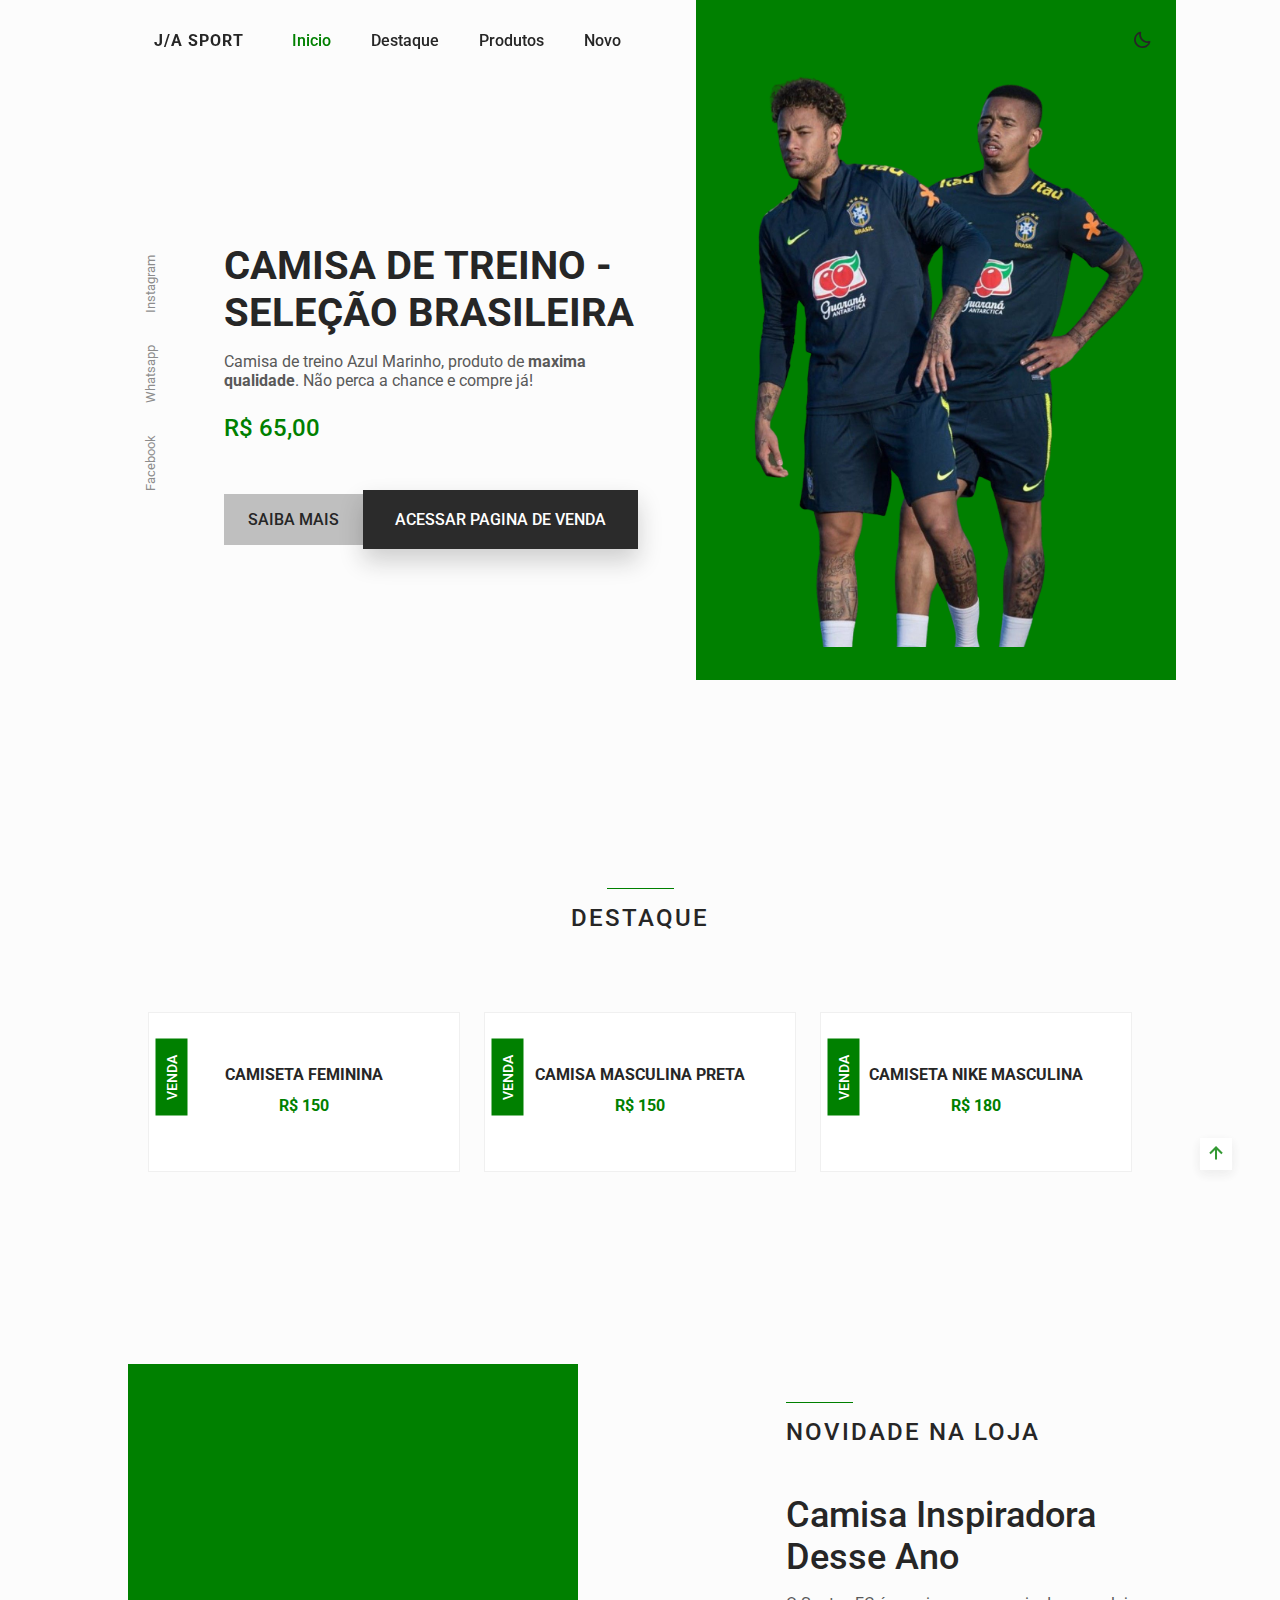
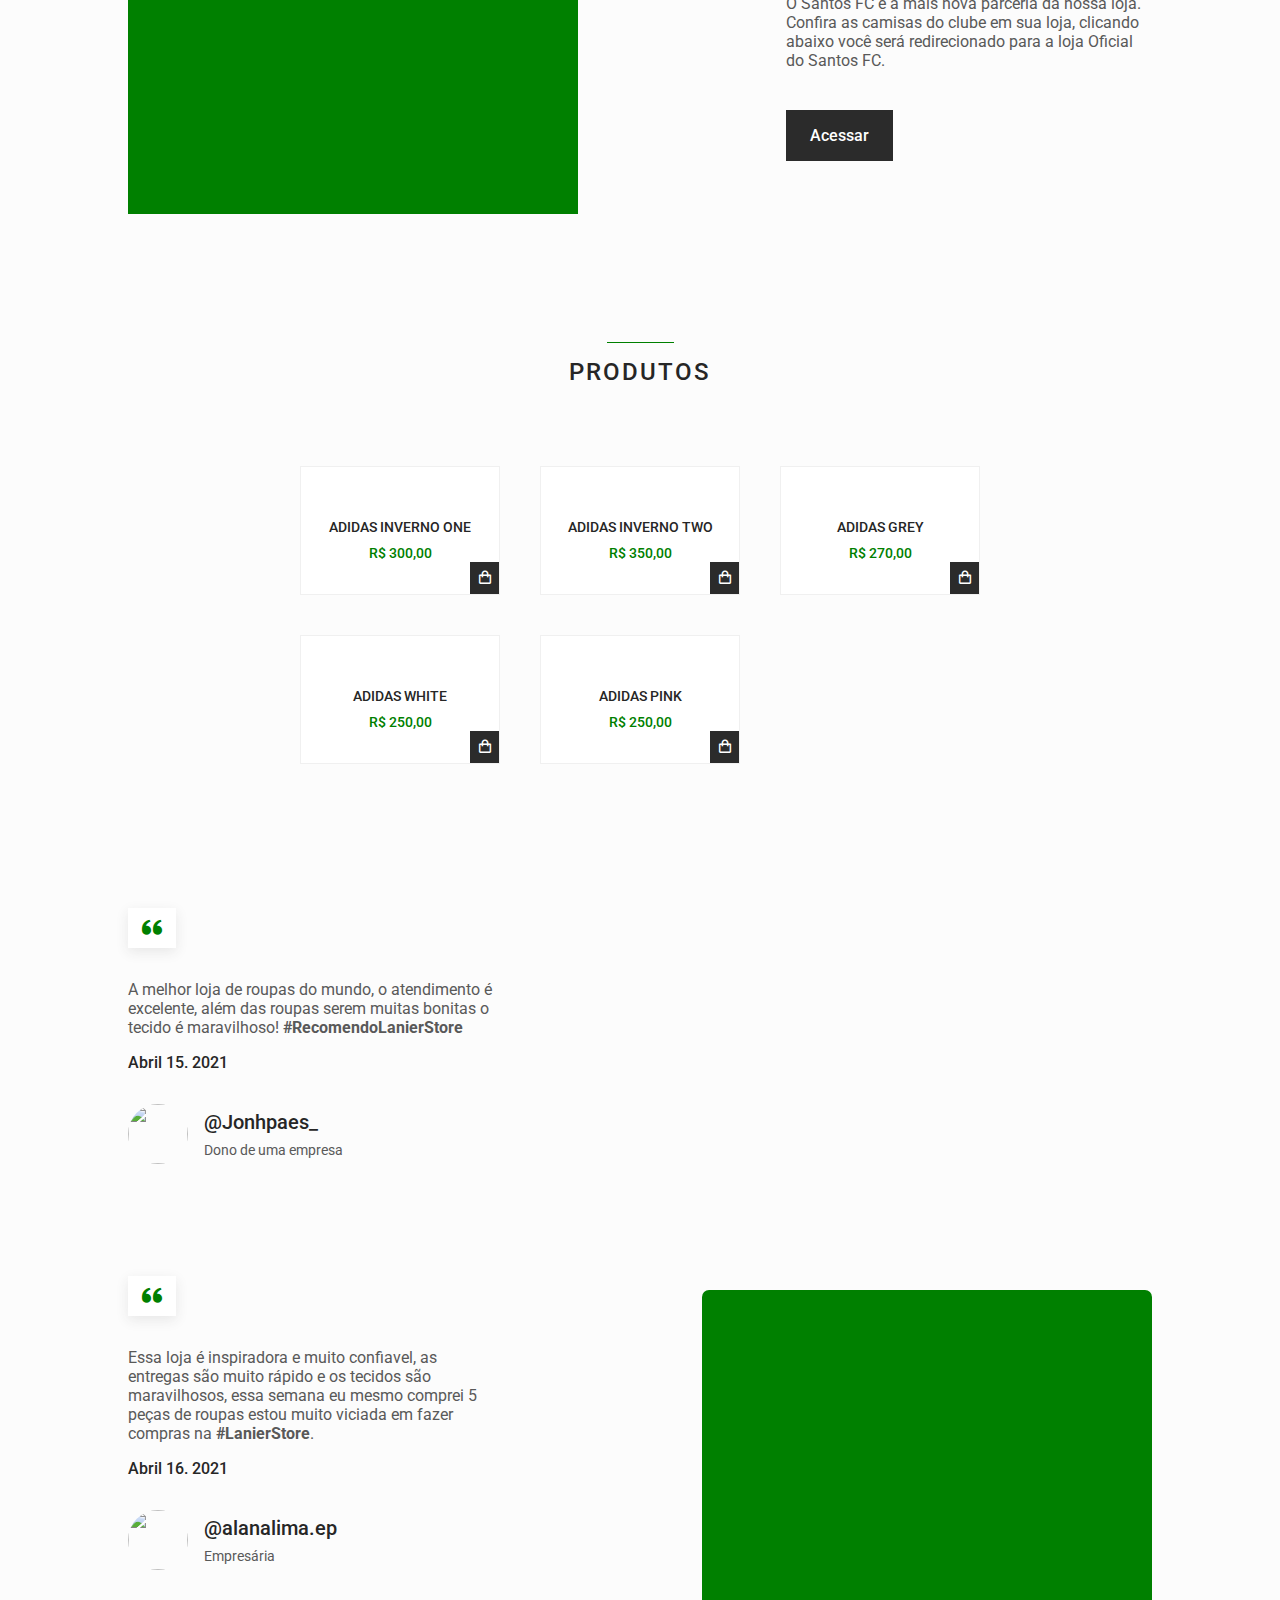
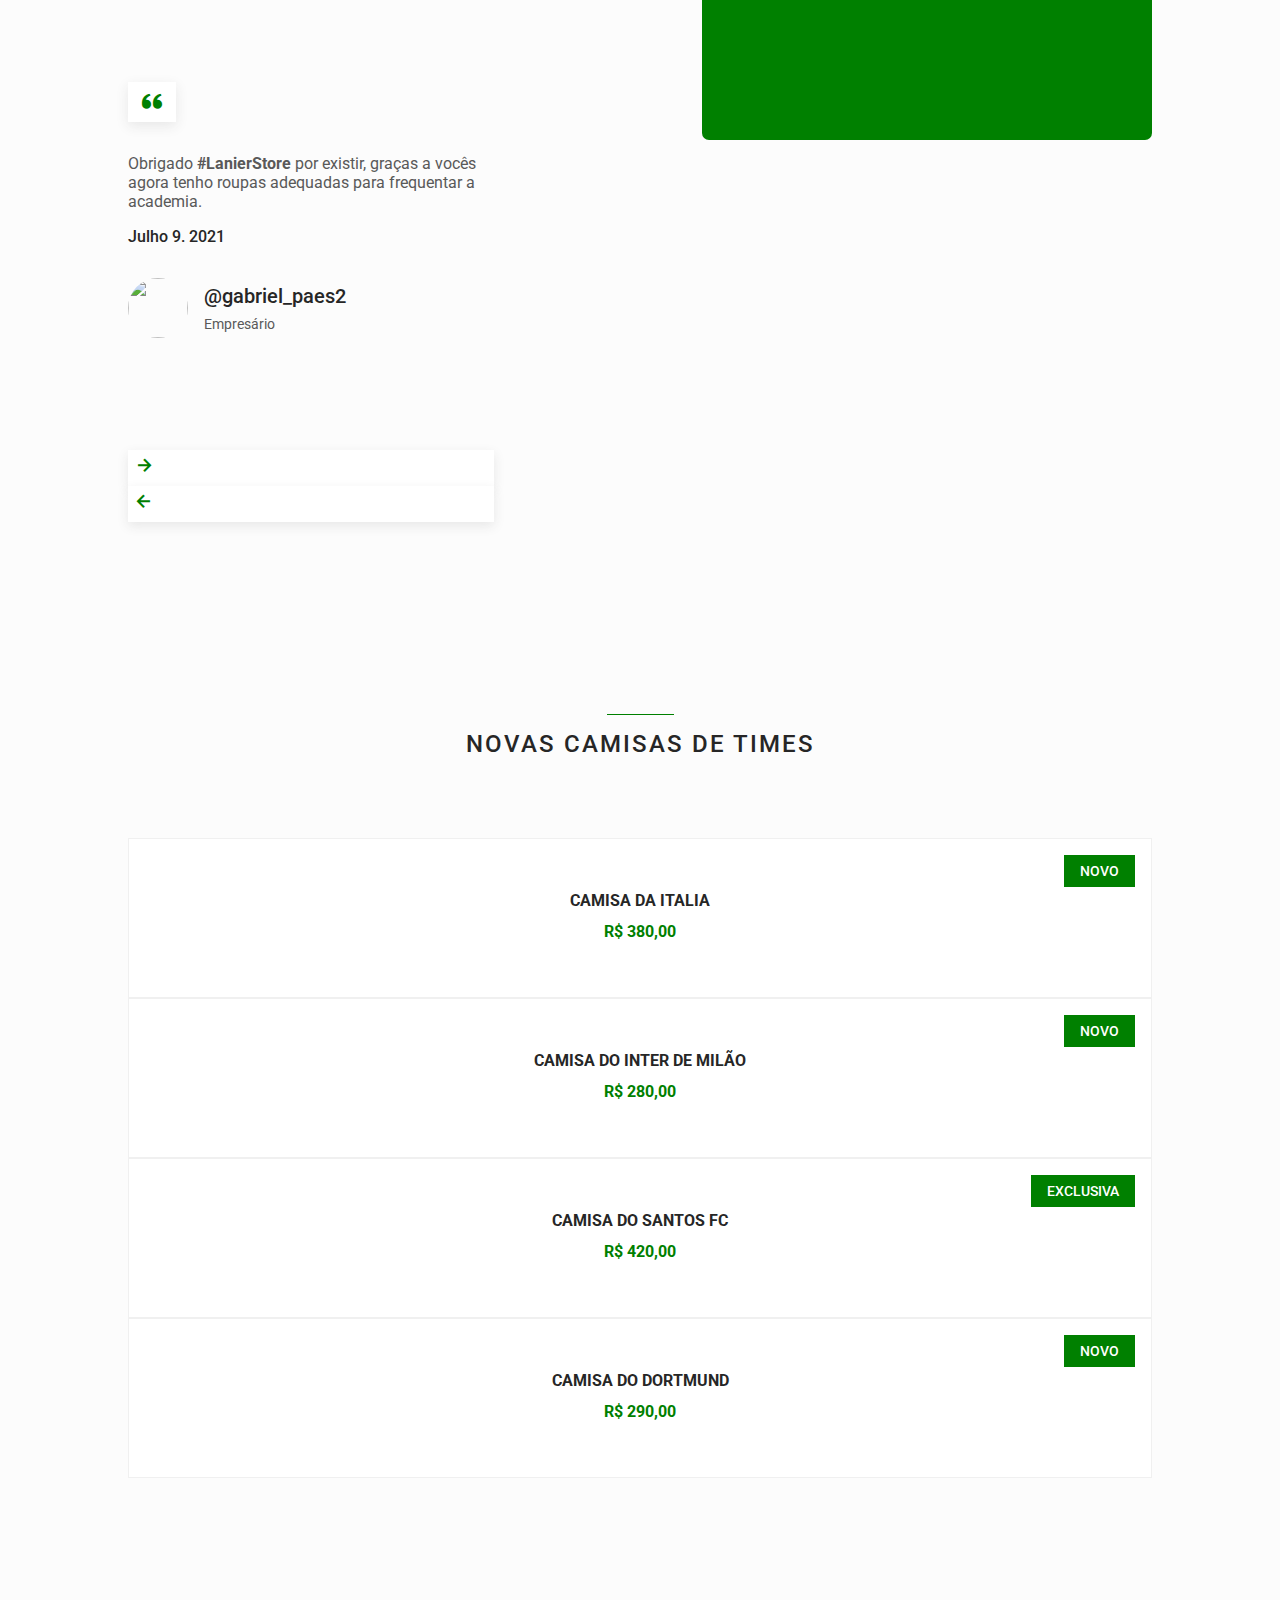
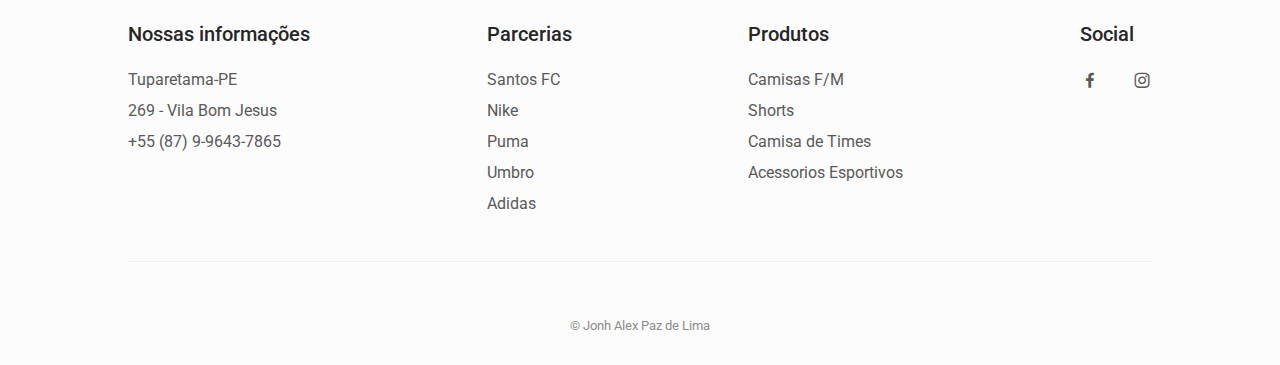
==== commit 0b8de29f: "cores" ====
--- a/index.html
+++ b/index.html
@@ -58,7 +58,7 @@
         <header class="header" id="header">
             <nav class="nav container">
                 <a href="#" class="nav__logo">
-                    <img src="assets/img/logo_lanierStore2.svg" alt="" class="nav__logo-icon" width="22px">JA Sport
+                    <img src="assets/img/logo_lanierStore2.svg" alt="" class="nav__logo-icon" width="22px">J/A Sport
                 </a>
 
                 <div class="nav__menu" id="nav-menu">
--- a/assets/css/styles.css
+++ b/assets/css/styles.css
@@ -6,7 +6,7 @@
   --header-height: 3.5rem;
 
   /*========== Colors ==========*/
-  --first-color: rgb(6, 92, 6);
+  --first-color: green;
   --button-color: hsl(0, 0%, 17%);
   --button-color-alt: hsl(0, 0%, 21%);
   --title-color: hsl(0, 0%, 15%);
@@ -109,7 +109,7 @@
 /*=============== THEME ===============*/
 /*========== Variables Dark theme ==========*/
 body.dark-theme {
-  --first-color: rgba(4, 167, 4, 0.504);
+  --first-color: rgb(4, 90, 4);
   --button-color: hsl(0, 0%, 24%);
   --button-color-alt: hsl(0, 0%, 28%);
   --title-color: hsl(0, 0%, 95%);
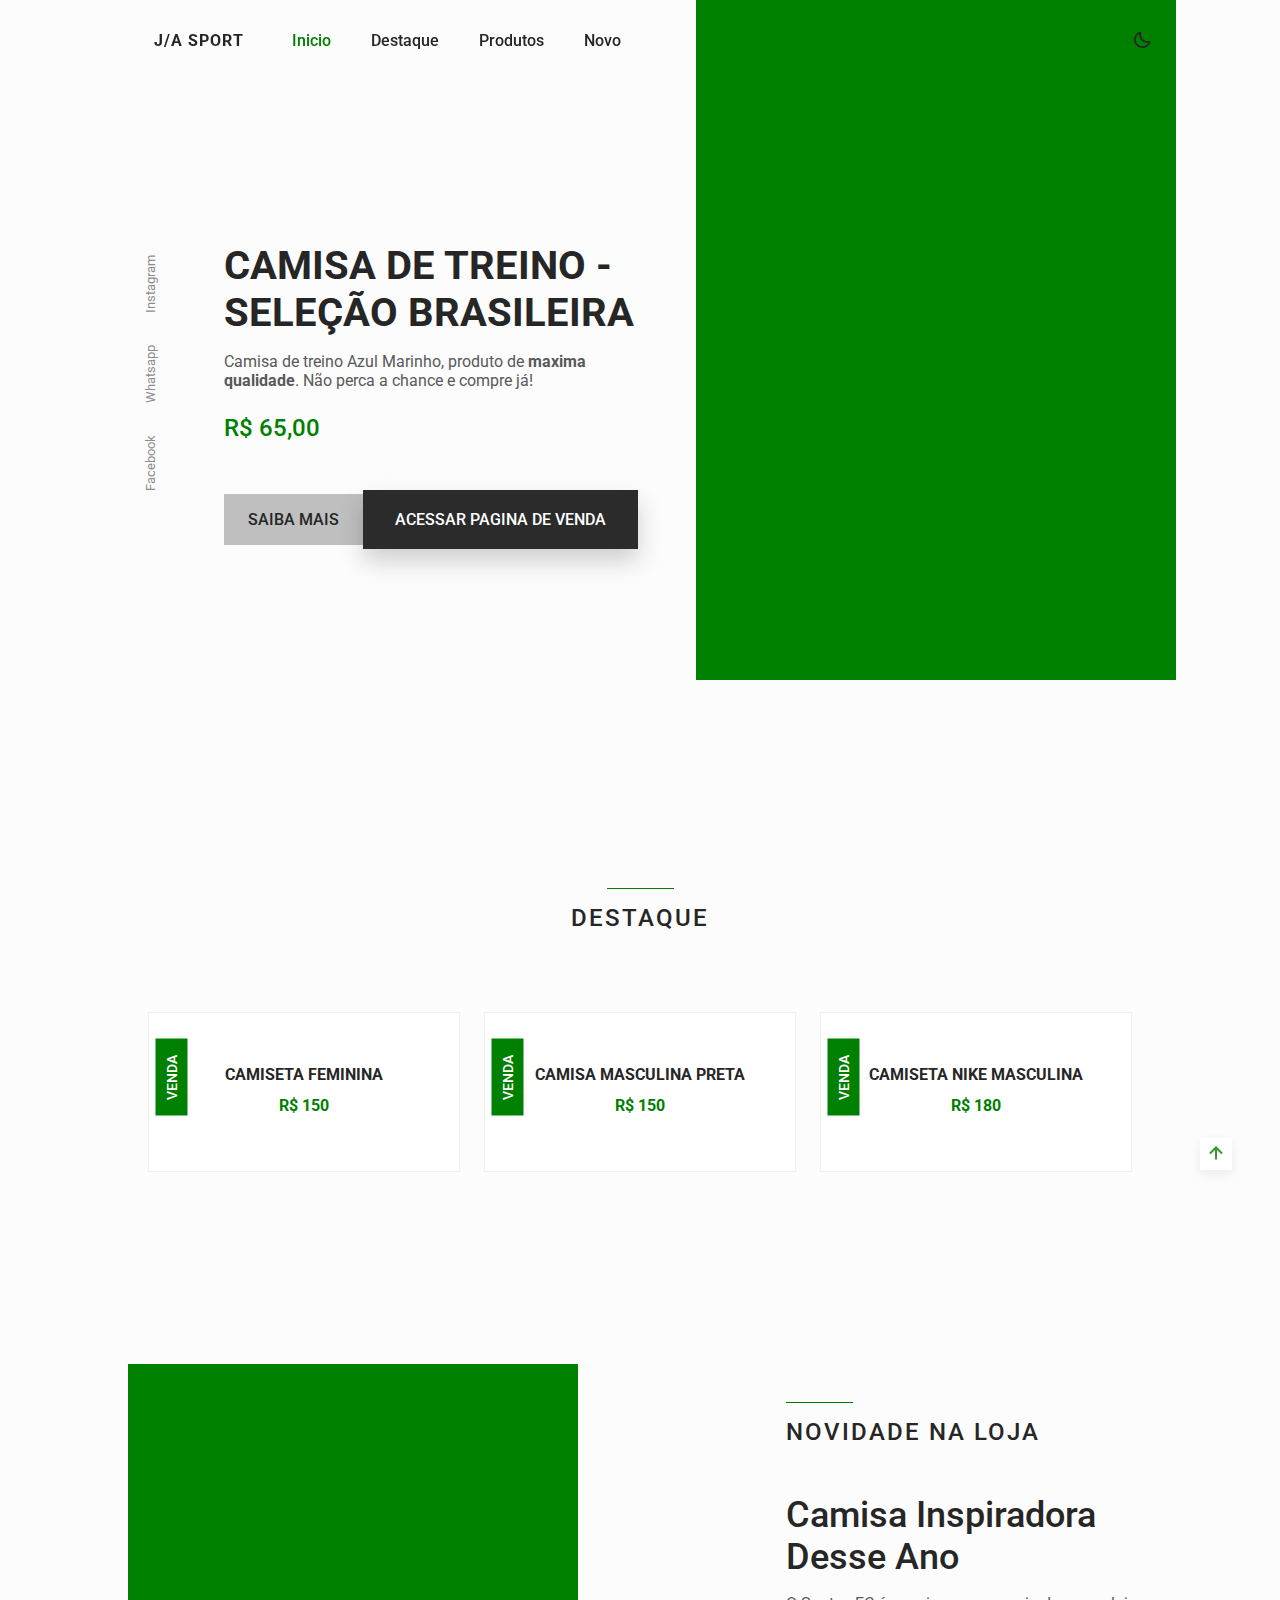
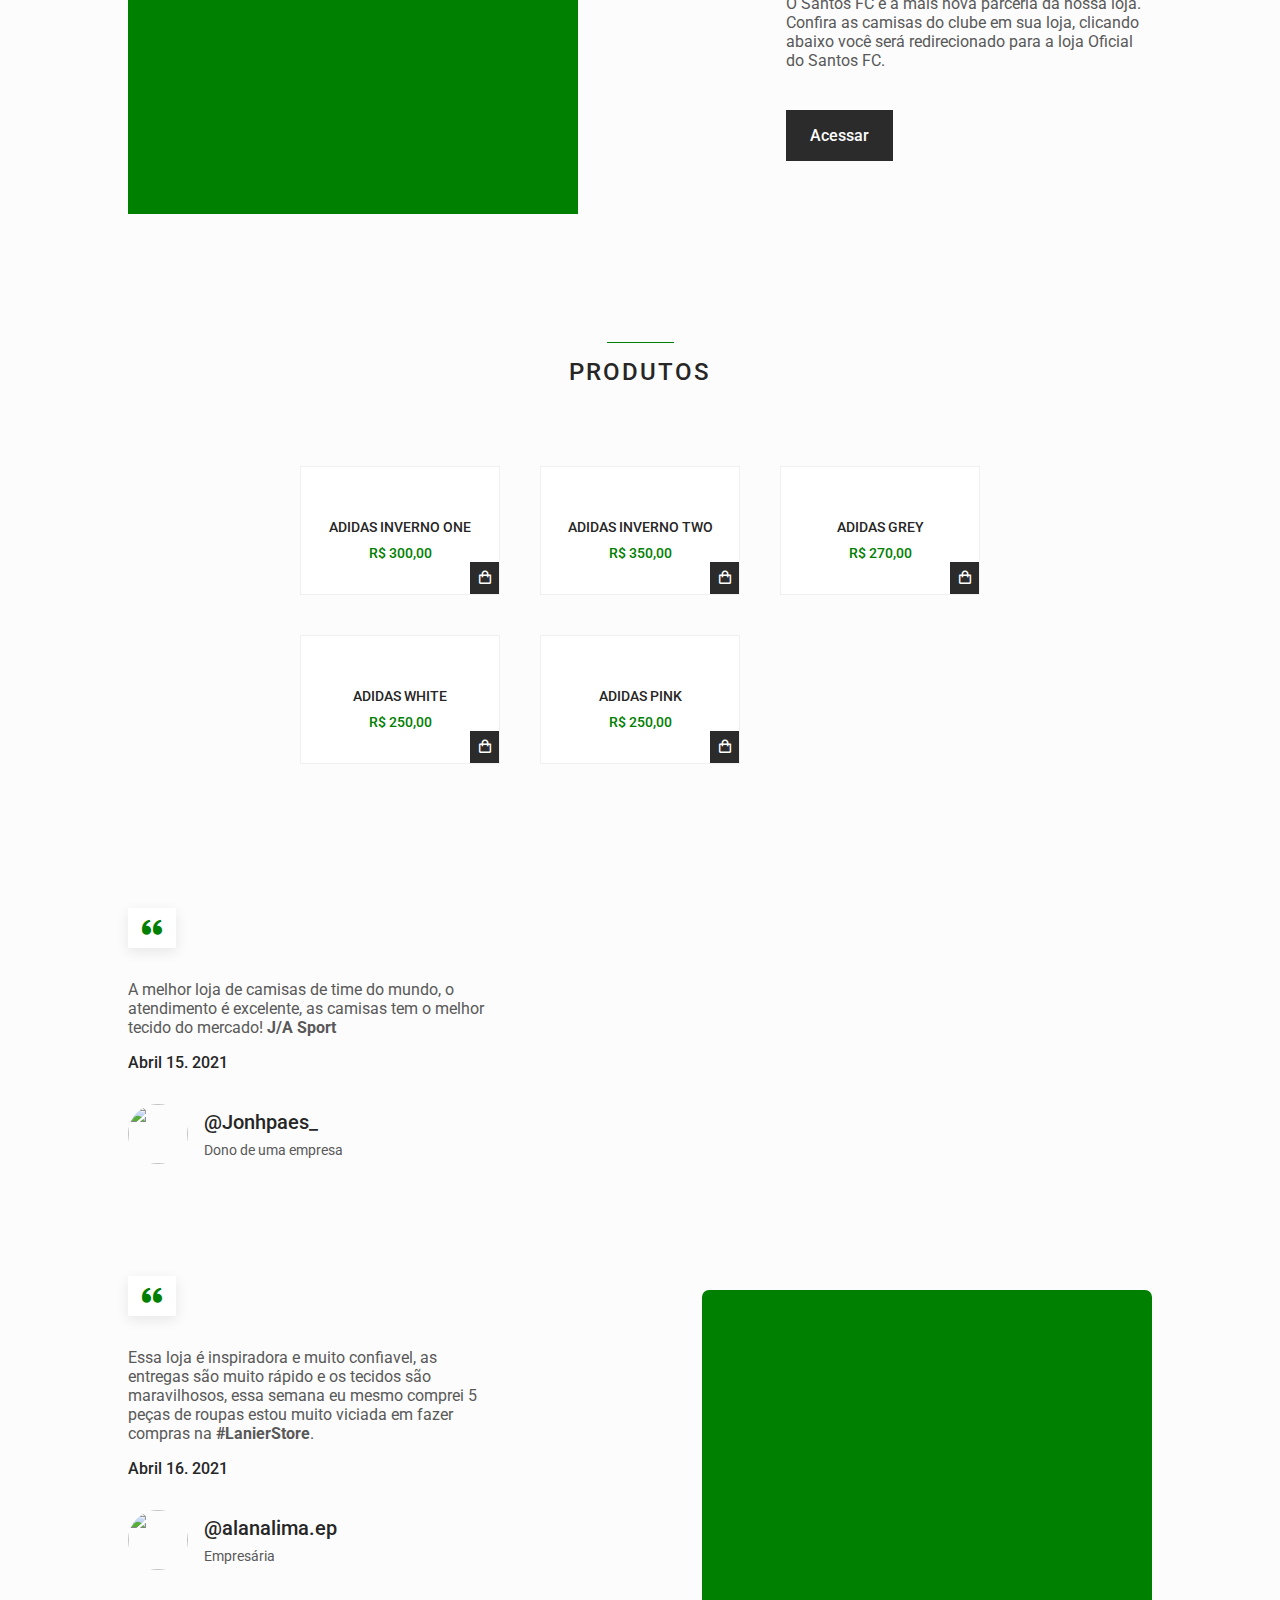
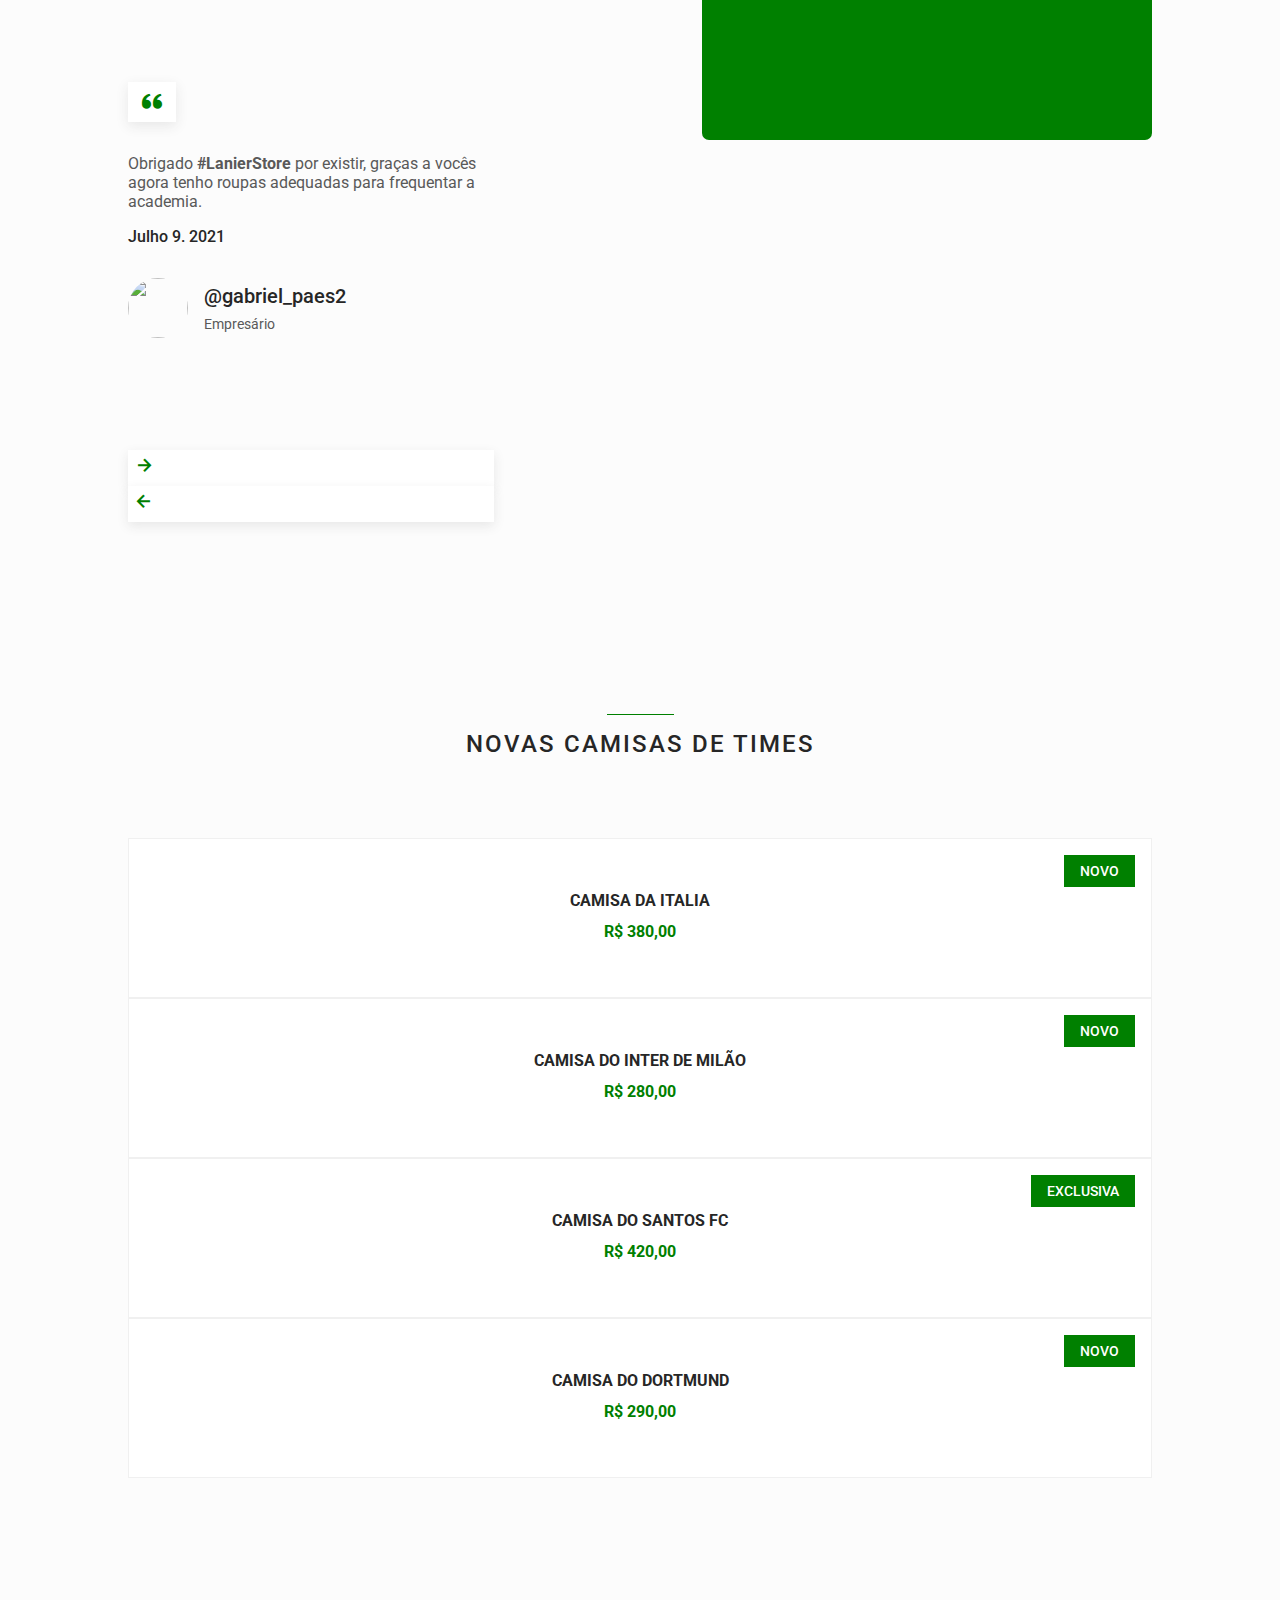
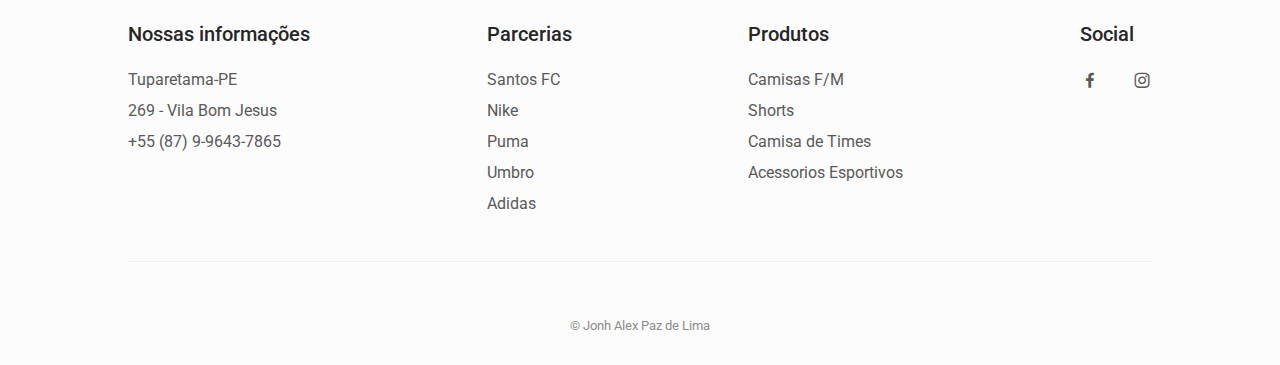
==== commit f3b8749a: "att" ====
--- a/index.html
+++ b/index.html
@@ -5,7 +5,7 @@
         <meta name="viewport" content="width=device-width, initial-scale=1.0">
 
         <!--=============== FAVICON ===============-->
-        <link rel="shortcut icon" href="assets/img/favicon.ico" type="image/x-icon">
+        <link rel="shortcut icon" href="assets/img-ja-sport/ja_sport.svg" type="image/x-icon">
 
         <!--=============== BOXICONS ===============-->
         <link rel="stylesheet" href="https://cdn.jsdelivr.net/npm/boxicons@latest/css/boxicons.min.css">
@@ -58,7 +58,7 @@
         <header class="header" id="header">
             <nav class="nav container">
                 <a href="#" class="nav__logo">
-                    <img src="assets/img/logo_lanierStore2.svg" alt="" class="nav__logo-icon" width="22px">J/A Sport
+                    <img src="assets/img-ja-sport/ja_sport.svg" alt="" class="nav__logo-icon" width="22px">J/A Sport
                 </a>
 
                 <div class="nav__menu" id="nav-menu">
@@ -109,10 +109,10 @@
             <section class="home" id="home">
                 <div class="home__container container grid">
                     <div class="home__img-bg">
-                        <img src="assets/img-shopee/Camisa De Time Treino Azul Marinho.svg" alt="" class="home__img">
+                        <img src="assets/img-ja-sport/Camisa De Time Treino Azul Marinho.svg" alt="" class="home__img">
                     </div>
     
-                    <div class="home__social">
+                    <div class="home__social">  
                         <a href="https://www.facebook.com/jonh.paz.102" target="_blank" class="home__social-link">
                             Facebook
                         </a>
@@ -290,8 +290,8 @@
                                     <i class='bx bxs-quote-alt-left' ></i>
                                 </div>
                                 <p class="testimonial__description">
-                                    A melhor loja de roupas do mundo, o atendimento é excelente, além das roupas serem muitas bonitas o tecido é maravilhoso!
-                                    <strong>#RecomendoLanierStore</strong>
+                                    A melhor loja de camisas de time do mundo, o atendimento é excelente, as camisas tem o melhor tecido do mercado!
+                                    <strong>J/A Sport</strong>
                                 </p>
                                 <h3 class="testimonial__date">Abril 15. 2021</h3>
         
@@ -354,7 +354,7 @@
 
                     <div class="testimonial__images">
                         <div class="testimonial__square"></div>
-                        <img src="assets/img/logo_lanierStore2.svg" alt="" class="testimonial__img">
+                        <img src="assets/img-ja-sport/ja_sport.svg" alt="" class="testimonial__img">
                     </div>
                 </div>
             </section>
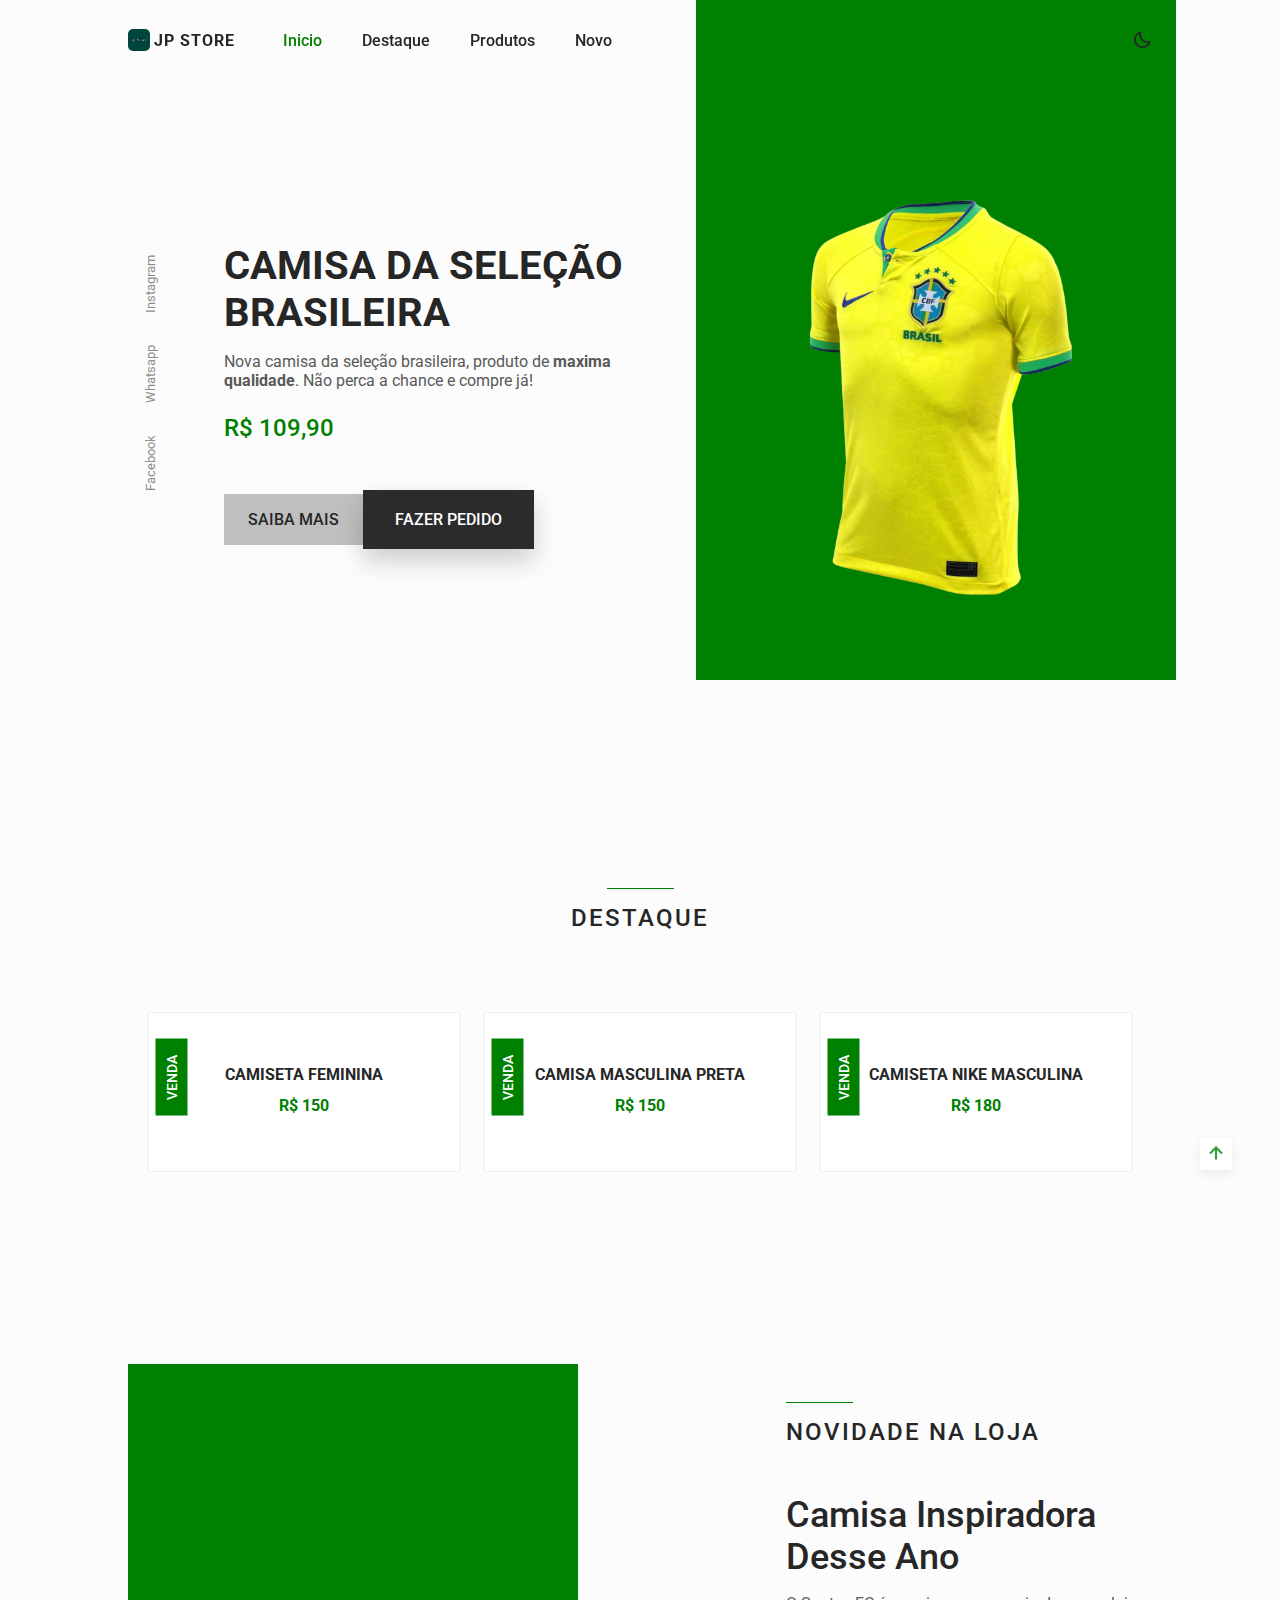
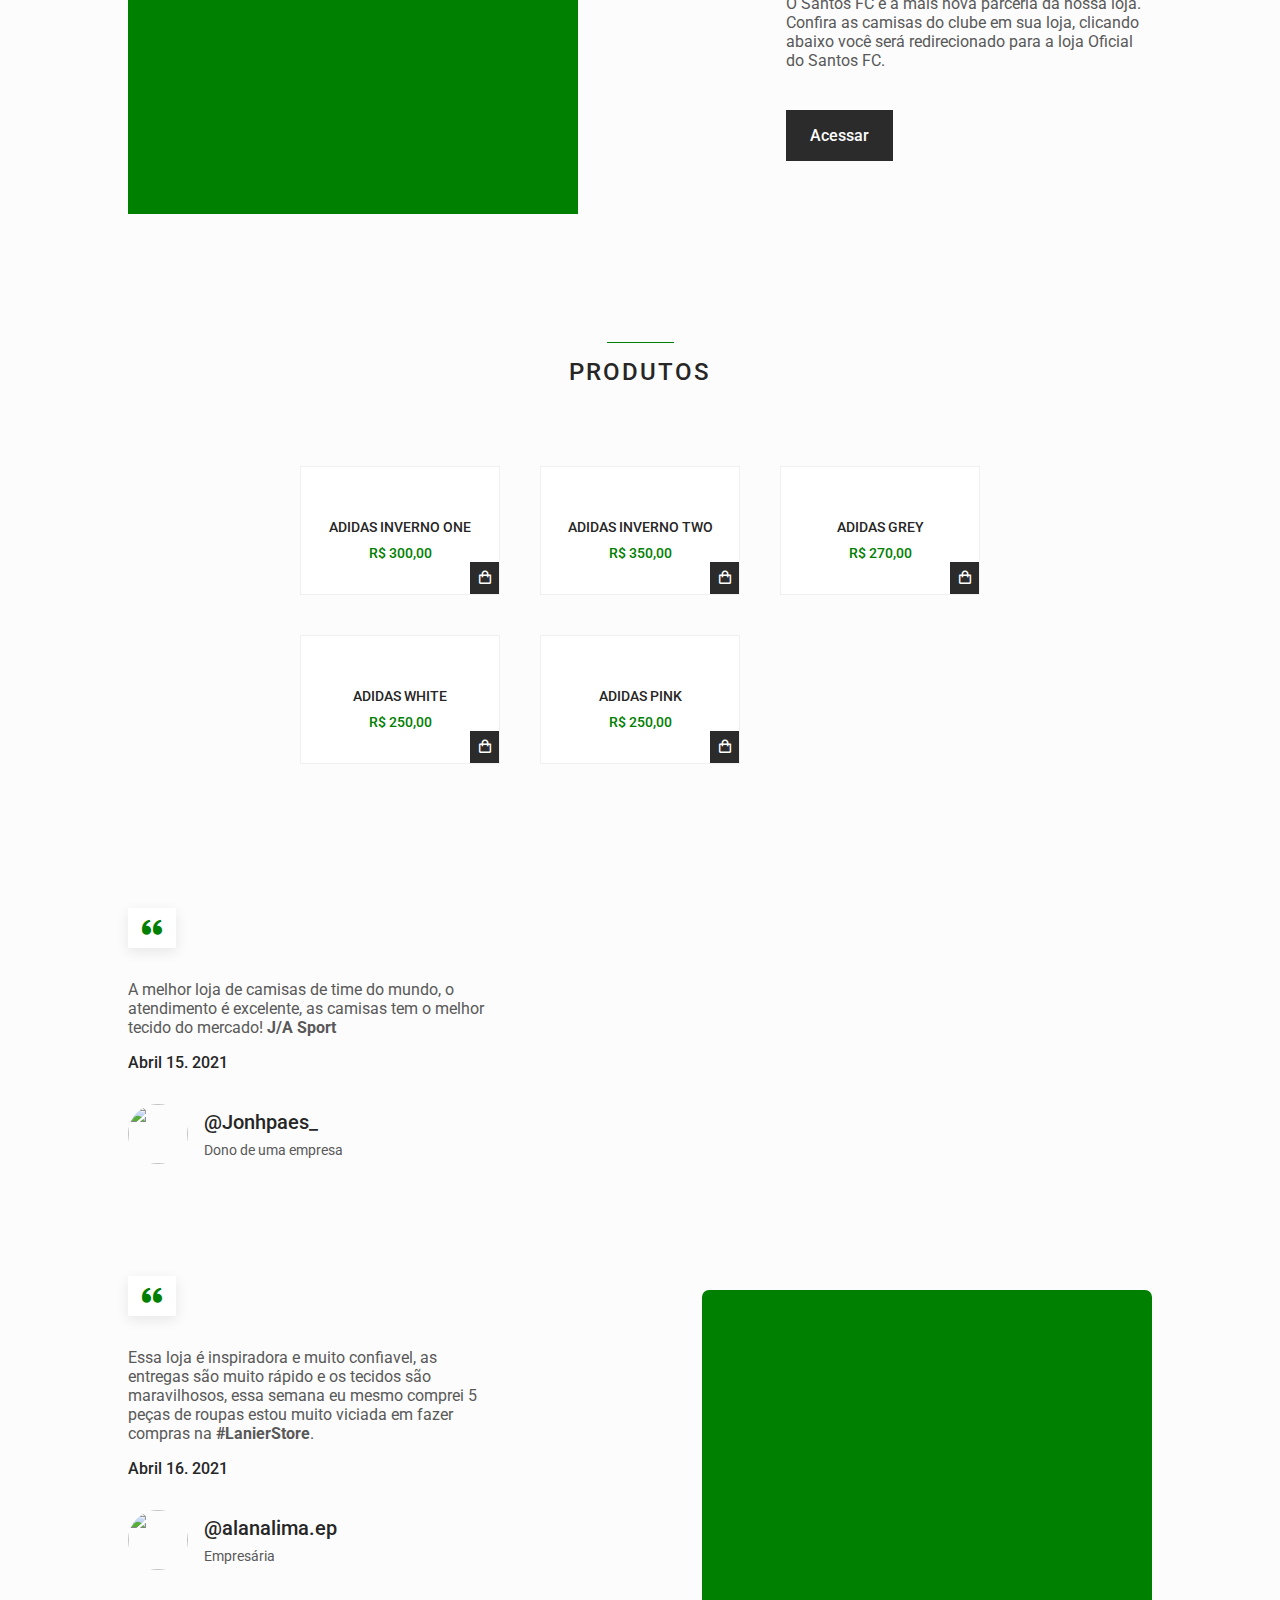
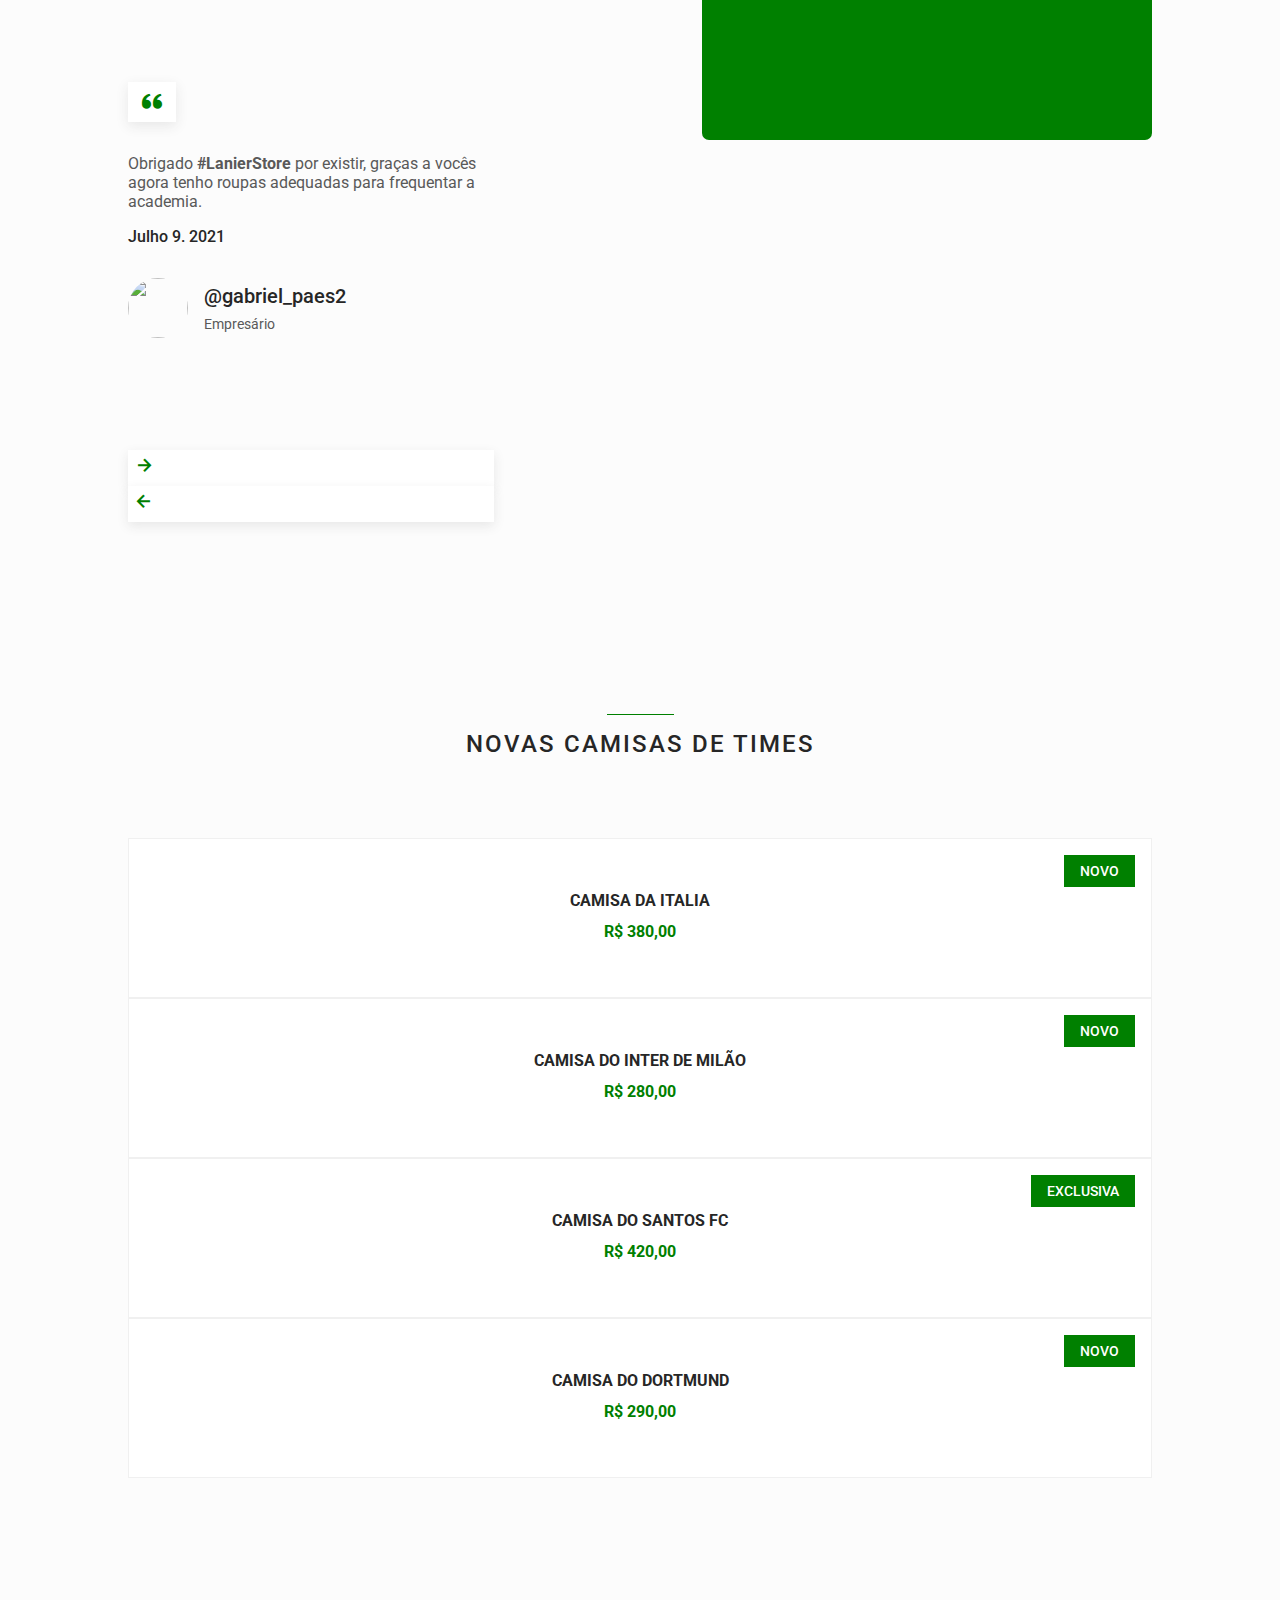
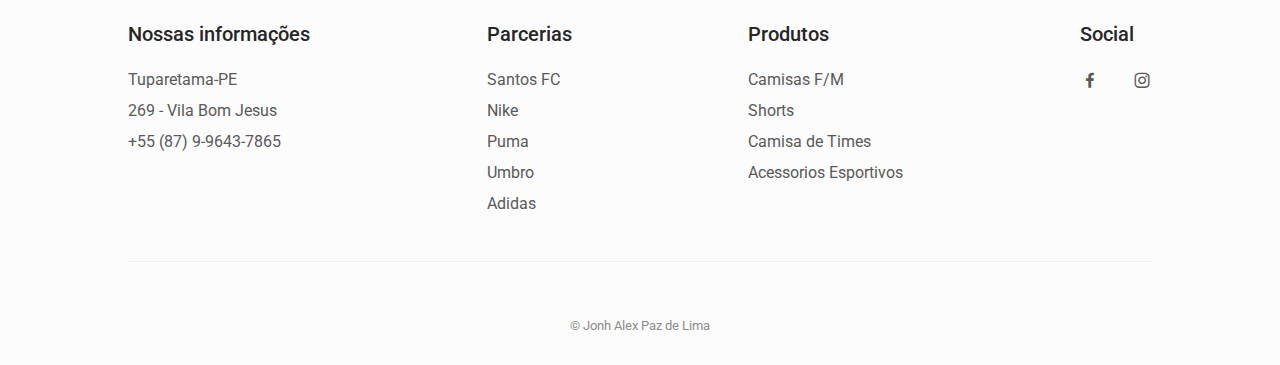
==== commit 36306535: "Inicio da loja" ====
--- a/index.html
+++ b/index.html
@@ -50,7 +50,7 @@
 
 
 
-        <title>JA Sports</title>
+        <title>JA Store</title>
     </head>
     <body>
 
@@ -58,7 +58,7 @@
         <header class="header" id="header">
             <nav class="nav container">
                 <a href="#" class="nav__logo">
-                    <img src="assets/img-ja-sport/ja_sport.svg" alt="" class="nav__logo-icon" width="22px">J/A Sport
+                    <img src="assets/img-jp-sport/jp store (Logo).svg" alt="" class="nav__logo-icon" width="22px">Jp Store
                 </a>
 
                 <div class="nav__menu" id="nav-menu">
@@ -109,7 +109,7 @@
             <section class="home" id="home">
                 <div class="home__container container grid">
                     <div class="home__img-bg">
-                        <img src="assets/img-ja-sport/Camisa De Time Treino Azul Marinho.svg" alt="" class="home__img">
+                        <img src="assets/img-jp-sport/camisa - brasil - banner (500 × 500 px).svg" alt="" class="home__img">
                     </div>
     
                     <div class="home__social">  
@@ -125,18 +125,18 @@
                     </div>
     
                     <div class="home__data">
-                        <h1 class="home__title"><br>CAMISA DE TREINO - SELEÇÃO BRASILEIRA</h1>
+                        <h1 class="home__title"><br>CAMISA DA SELEÇÃO BRASILEIRA</h1>
                         <p class="home__description">
-                            Camisa de treino Azul Marinho, produto de <strong>maxima qualidade</strong>. Não perca a chance e compre já!
+                            Nova camisa da seleção brasileira, produto de <strong>maxima qualidade</strong>. Não perca a chance e compre já!
                         </p>
-                        <span class="home__price">R$ 65,00</span>
+                        <span class="home__price">R$ 109,90</span>
 
                         <div class="home__btns">
                             <a href="https://wa.me/message/FBXH2AOCTJA2K1" class="button button--gray button--small">
                                 SAIBA MAIS
                             </a>
 
-                            <a href="https://shope.ee/1AkRoavWhV" target="_blank"><button class="button home__button">ACESSAR PAGINA DE VENDA</button></a>
+                            <a href="https://shope.ee/1AkRoavWhV" target="_blank"><button class="button home__button">FAZER PEDIDO</button></a>
                         </div>
                     </div>
                 </div>
--- a/assets/css/styles.css
+++ b/assets/css/styles.css
@@ -309,13 +309,13 @@
 }
 
 .home__img {
-  width: 240px;
+  height: 500px;
 }
 
 .home__img-bg {
   background-color: var(--first-color);
   width: 258px;
-  height: 420px;
+  height: 520px;
   padding-bottom: 2rem;
   display: flex;
   justify-content: center;
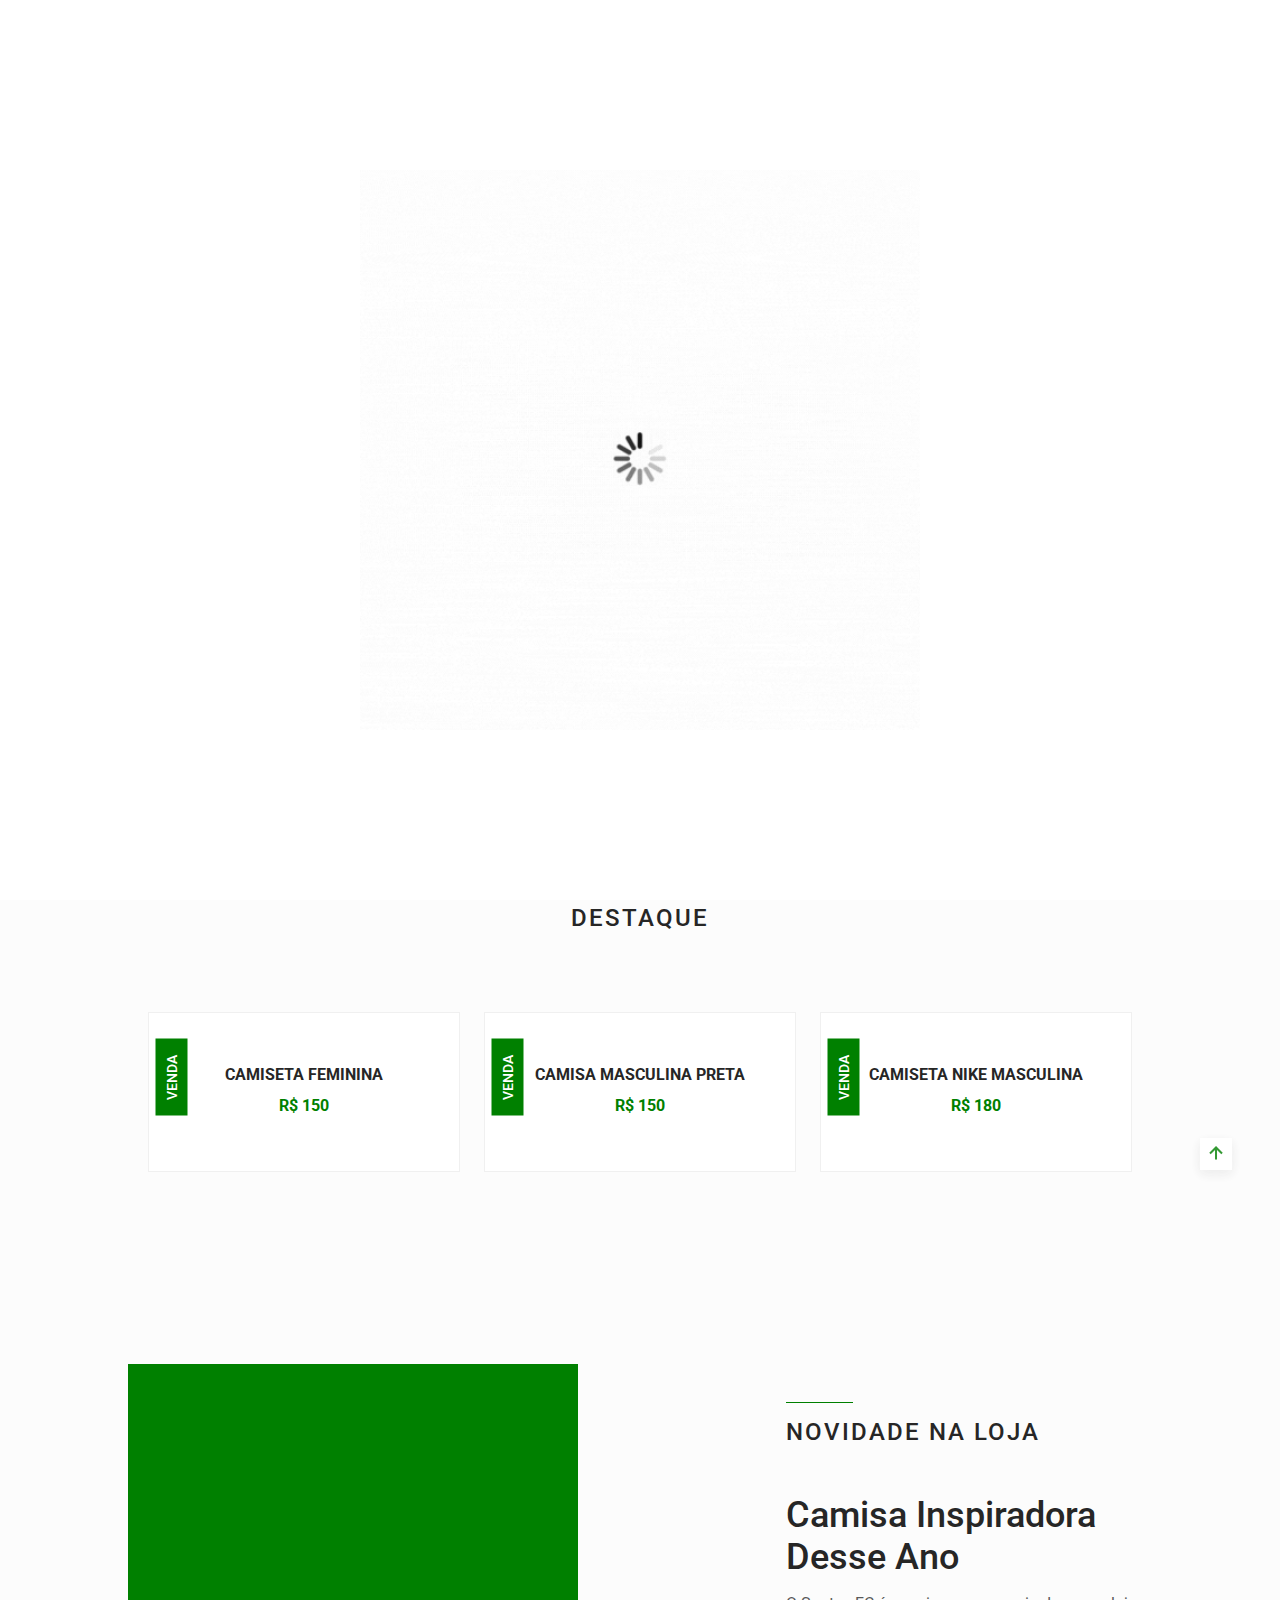
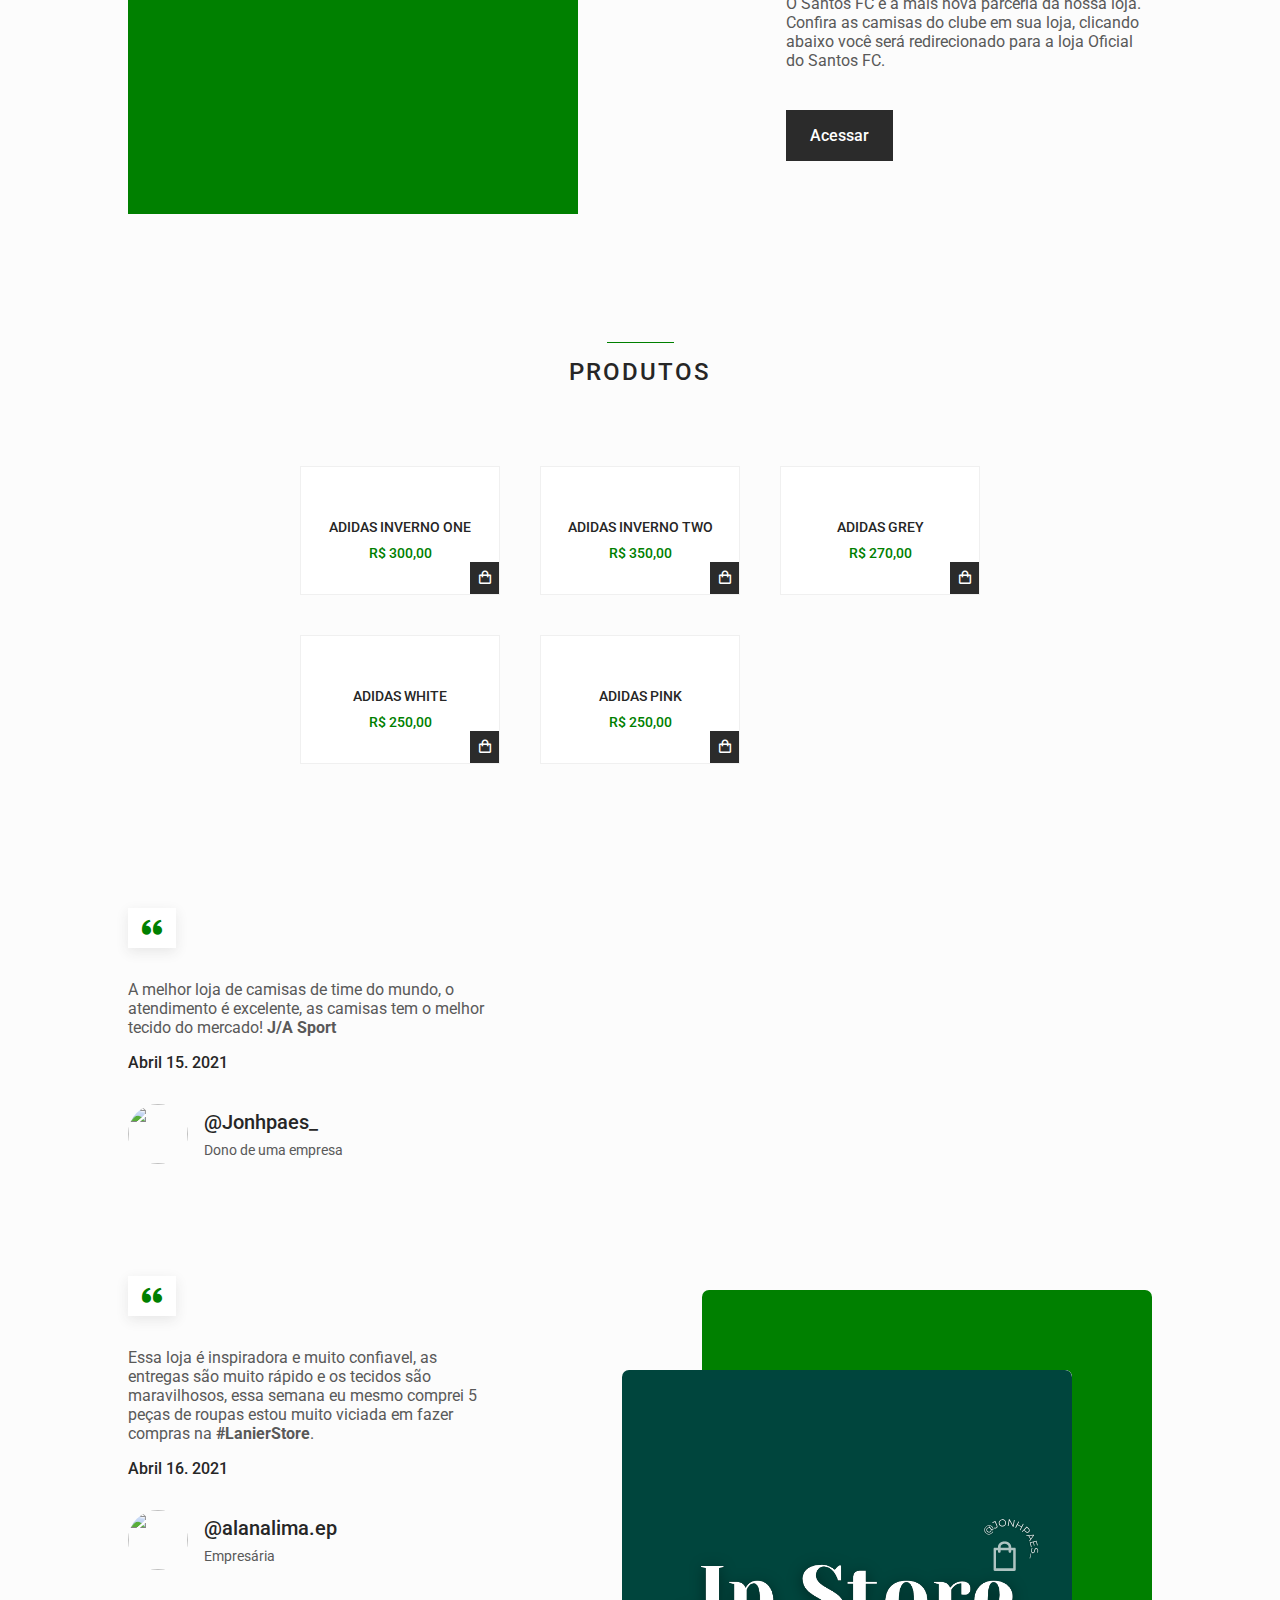
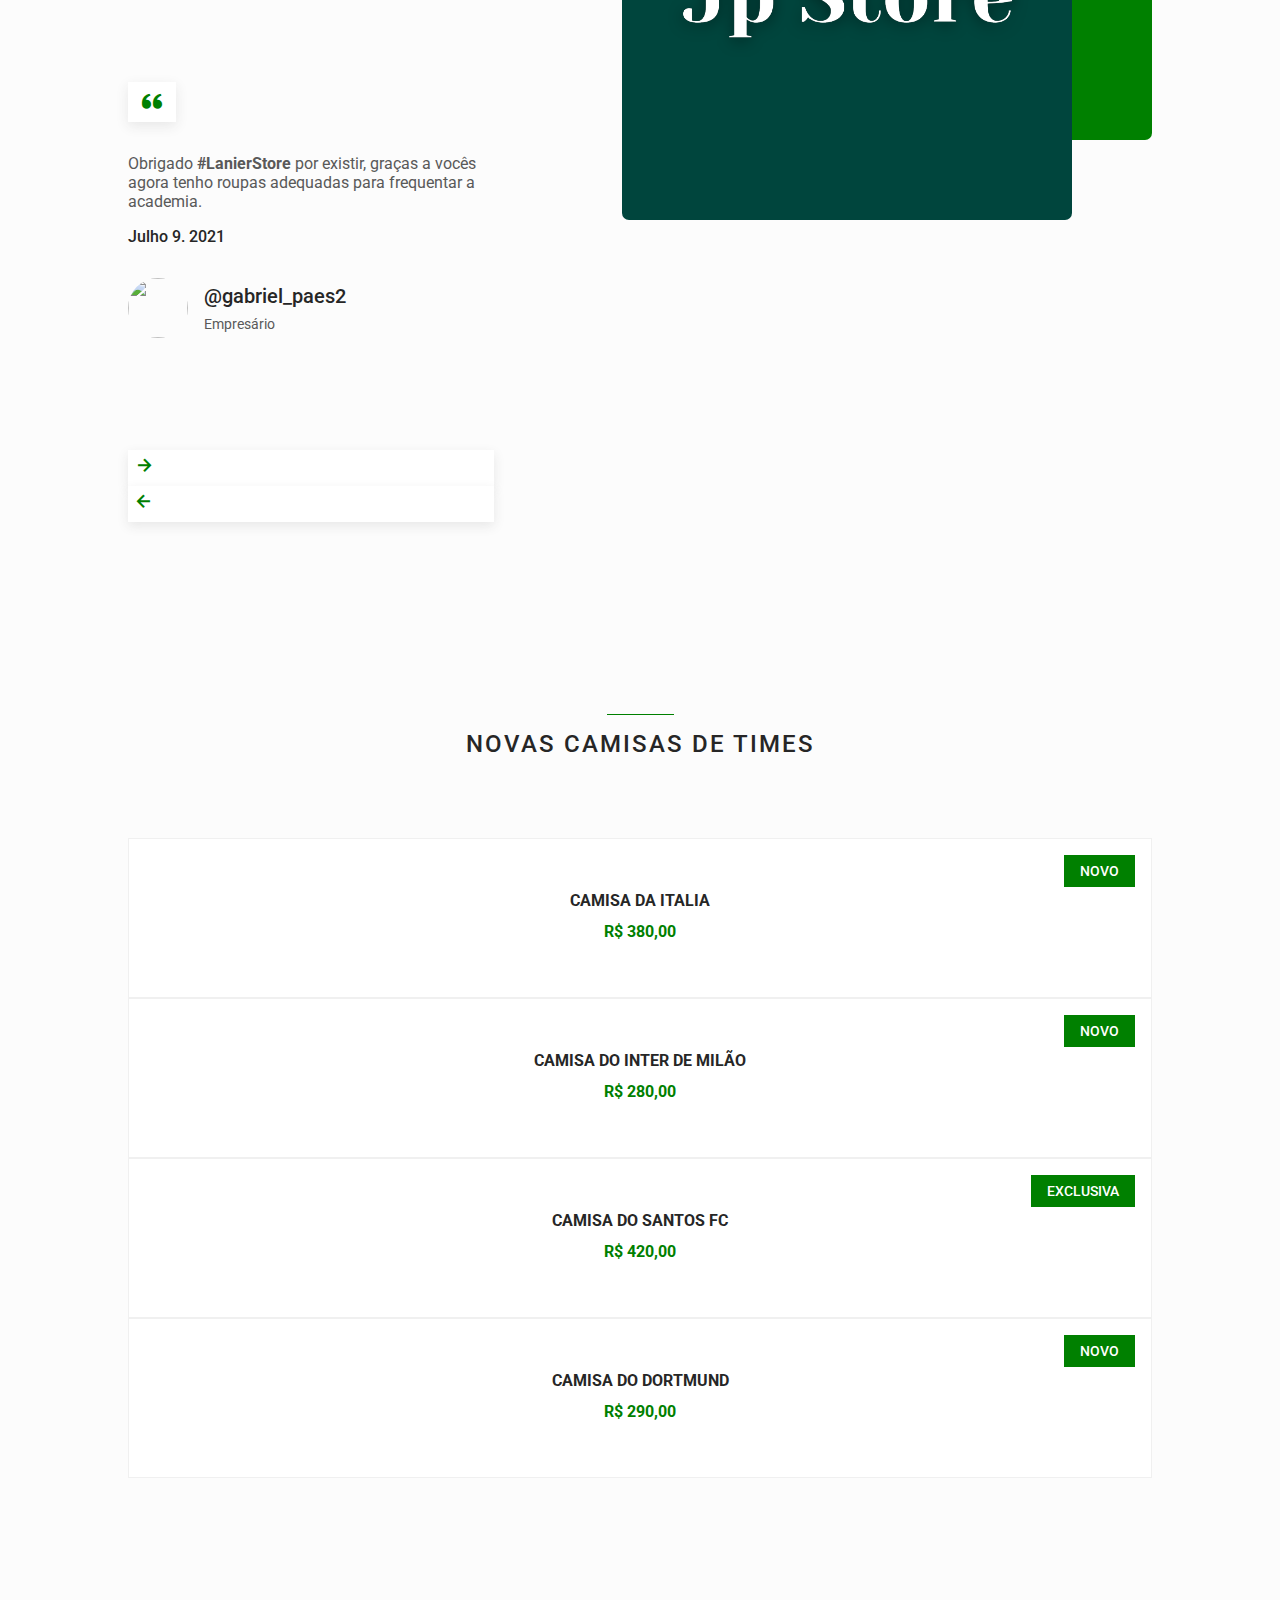
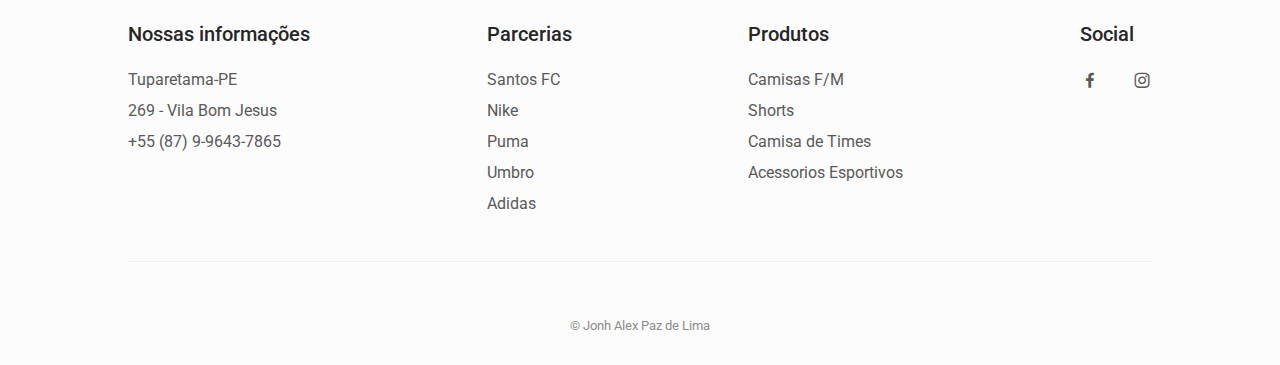
==== commit cd0dc0ad: "preloader" ====
--- a/index.html
+++ b/index.html
@@ -43,16 +43,11 @@
 
 
 
-
-
-
-
-
-
-
-        <title>JA Store</title>
+        
+        <title>Jp Store</title>
     </head>
     <body>
+        
 
         <!--==================== HEADER ====================-->
         <header class="header" id="header">
@@ -136,7 +131,7 @@
                                 SAIBA MAIS
                             </a>
 
-                            <a href="https://shope.ee/1AkRoavWhV" target="_blank"><button class="button home__button">FAZER PEDIDO</button></a>
+                            <a href="#" target="_blank"><button class="button home__button">FAZER PEDIDO</button></a>
                         </div>
                     </div>
                 </div>
@@ -354,7 +349,7 @@
 
                     <div class="testimonial__images">
                         <div class="testimonial__square"></div>
-                        <img src="assets/img-ja-sport/ja_sport.svg" alt="" class="testimonial__img">
+                        <img src="assets/img-jp-sport/jp store (Logo).svg" alt="" class="testimonial__img">
                     </div>
                 </div>
             </section>
@@ -517,6 +512,8 @@
         <!--=============== CARRINHO ===============-->
         <script src="assets/js/cart.js"></script>
 
-        <script src=""></script>
+        <div class="loader">
+            <img src="assets/img-jp-sport/preloader.gif" alt="">
+         </div>
     </body>
 </html>--- a/assets/css/styles.css
+++ b/assets/css/styles.css
@@ -976,6 +976,20 @@
   right: 0;
 }
 
+.loader{
+  position: fixed;
+  top:0; left:0; right:0; bottom: 0;
+  background-color: white;
+  z-index: 10000;
+  display: flex;
+  align-items: center;
+  justify-content: center;
+}
+
+.loader img{
+  width: 35rem;
+}
+
 /*=============== BREAKPOINTS ===============*/
 /* For small devices */
 @media screen and (max-width: 320px) {
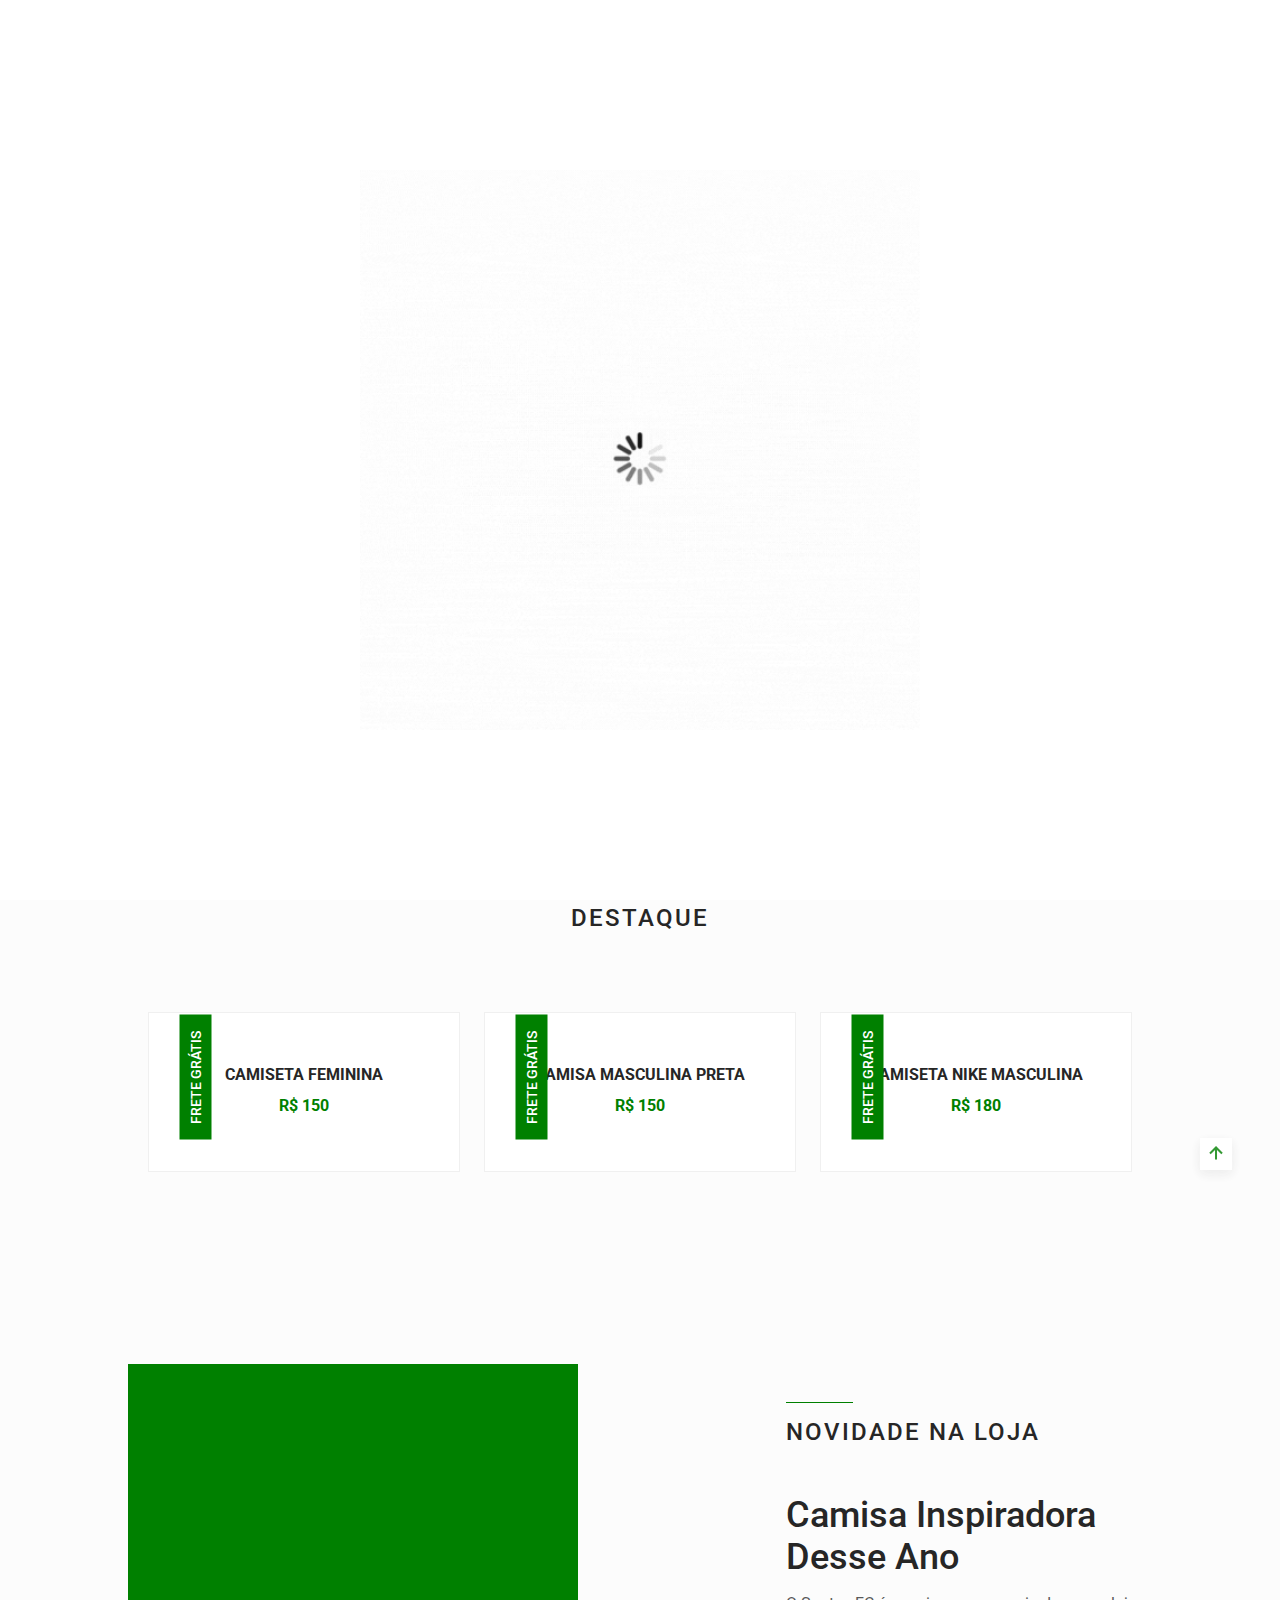
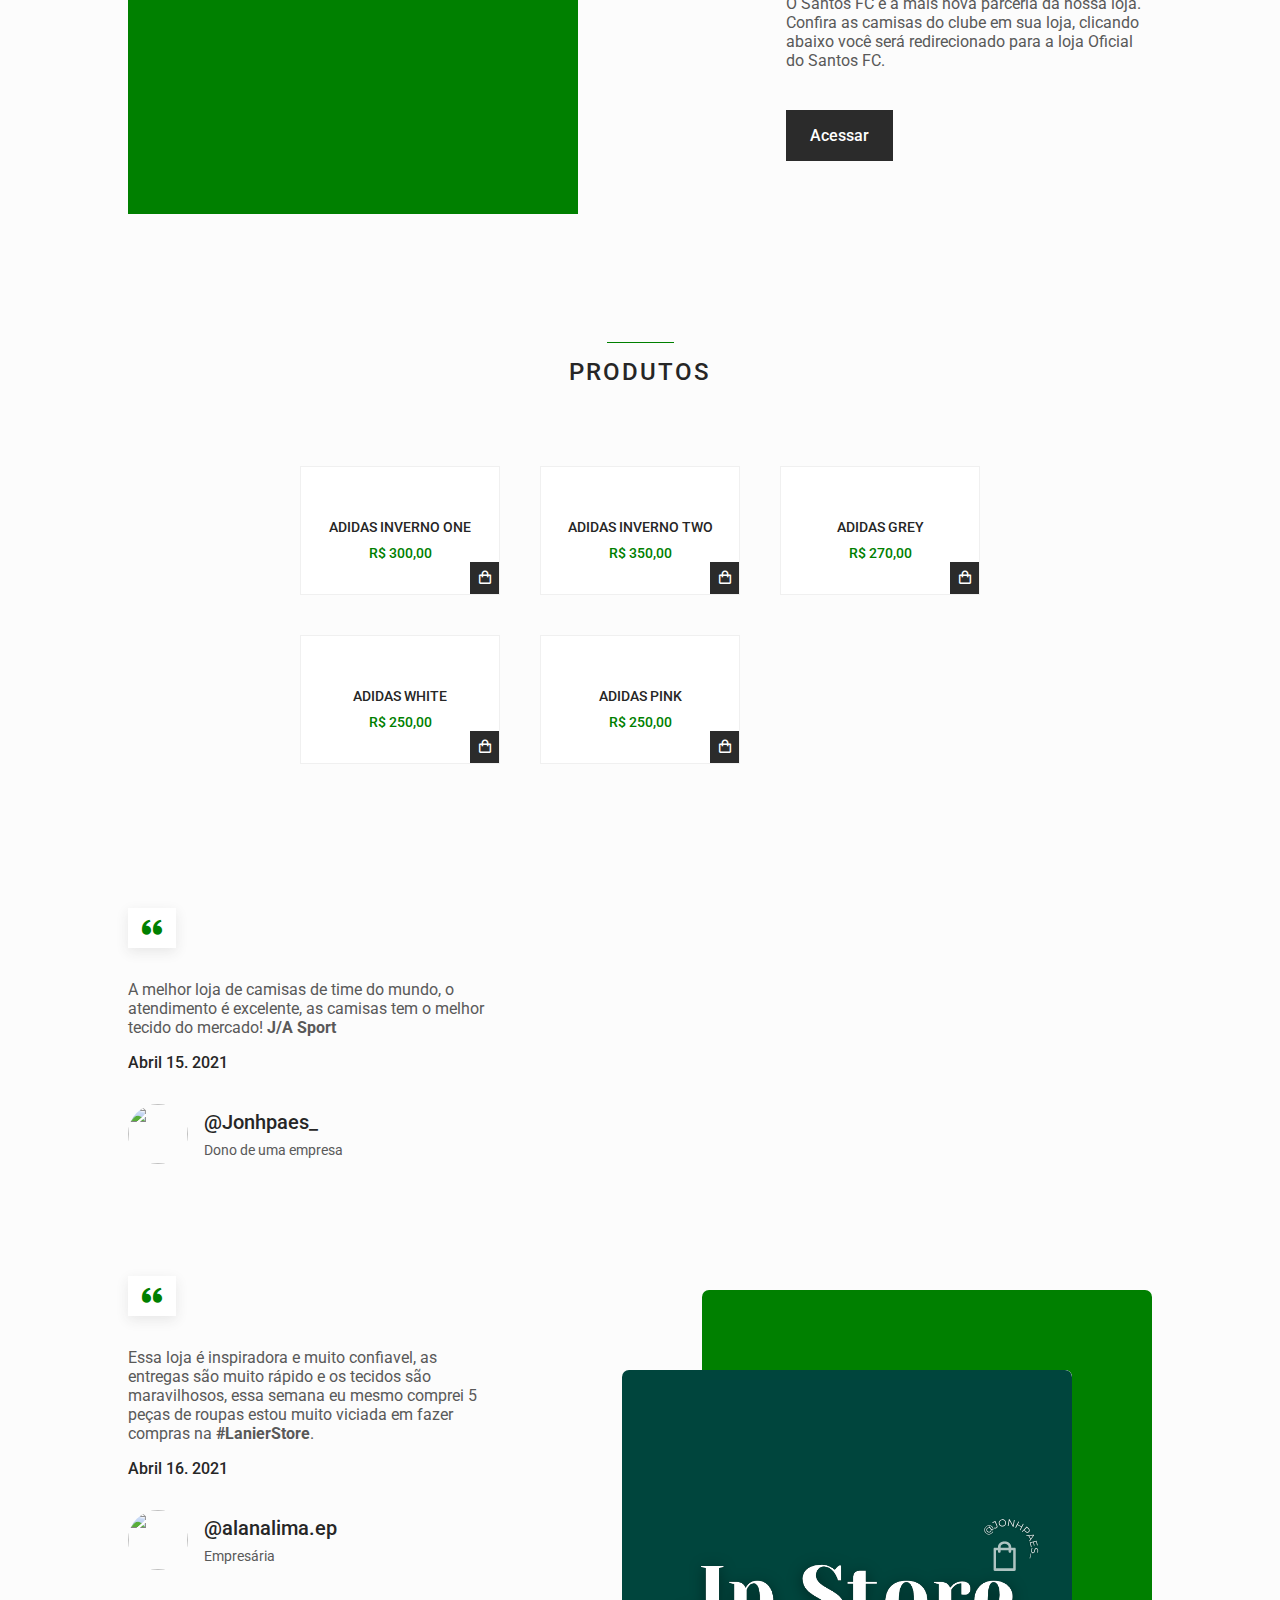
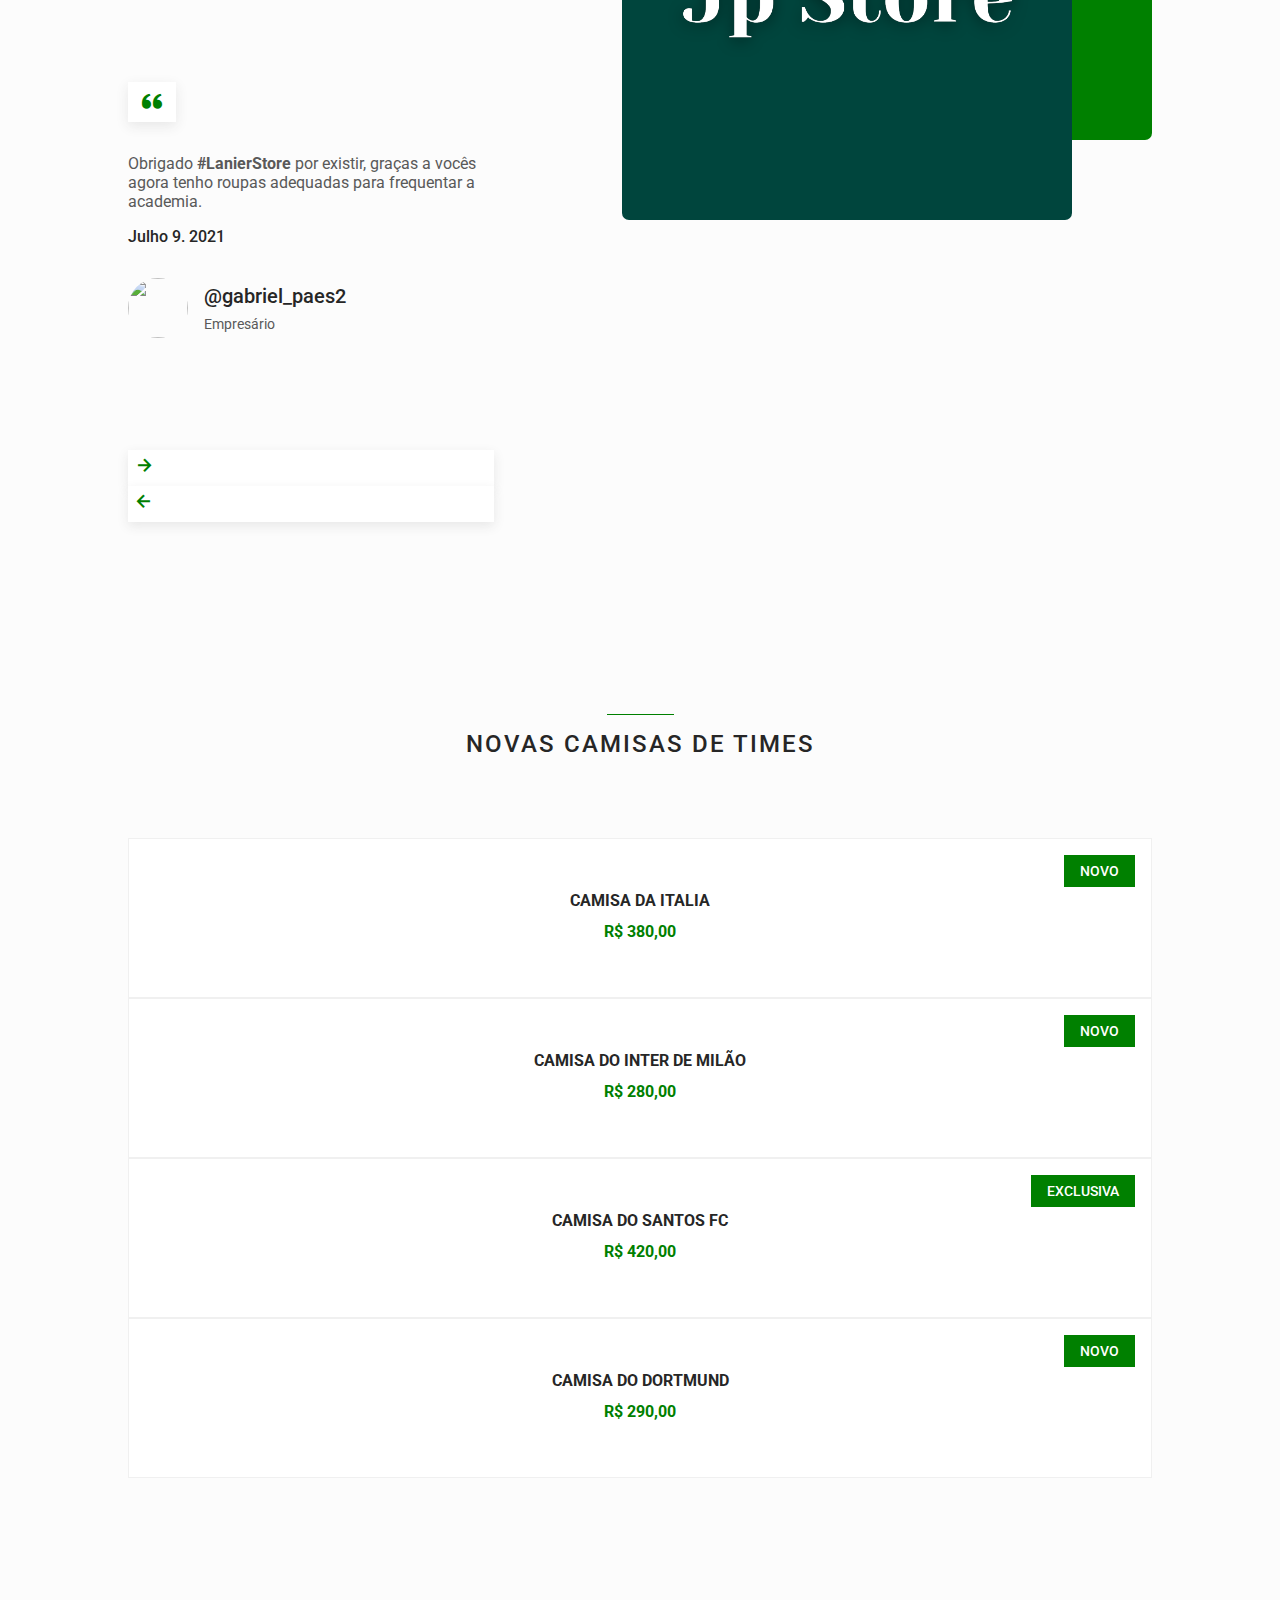
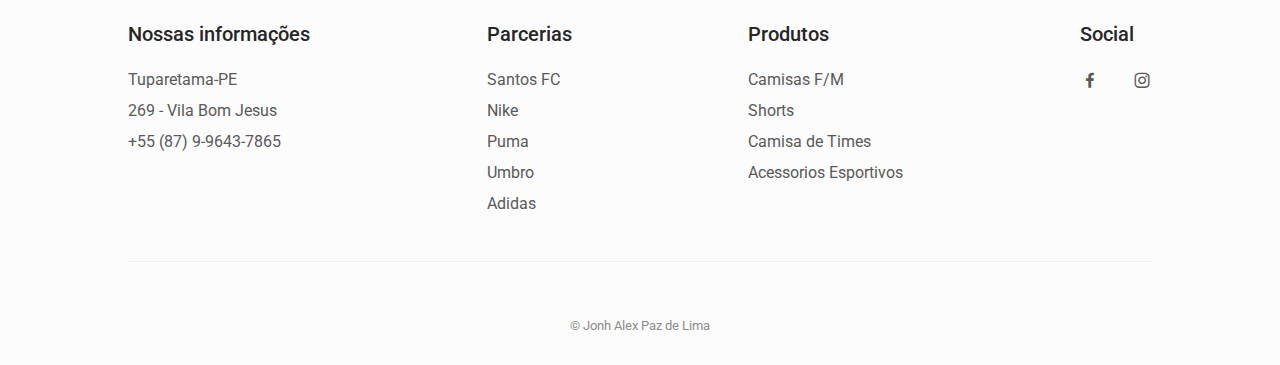
==== commit 5d91f3d2: "Update index.html" ====
--- a/index.html
+++ b/index.html
@@ -127,11 +127,11 @@
                         <span class="home__price">R$ 109,90</span>
 
                         <div class="home__btns">
-                            <a href="https://wa.me/message/FBXH2AOCTJA2K1" class="button button--gray button--small">
+                            <a href="https://api.whatsapp.com/send?phone=5587996437865&text=Ol%C3%A1%2C%20estou%20interessado%20nas%20camisas%20de%20time%20do%20seu%20cat%C3%A1logo!" class="button button--gray button--small">
                                 SAIBA MAIS
                             </a>
 
-                            <a href="#" target="_blank"><button class="button home__button">FAZER PEDIDO</button></a>
+                            <a href="https://api.whatsapp.com/send?phone=5587996437865&text=Ol%C3%A1%2C%20estou%20interessado%20em%20comprar%20a%20nova%20camisa%20da%20sele%C3%A7%C3%A3o%20brasileira!" target="_blank"><button class="button home__button">FAZER PEDIDO</button></a>
                         </div>
                     </div>
                 </div>
@@ -145,7 +145,7 @@
 
                 <div class="featured__container grid">
                     <article class="featured__card">
-                        <span class="featured__tag">Venda</span>
+                        <span class="featured__tag">Frete grátis</span>
 
                         <img src="assets/img/mulher_camisa-branca01.svg" alt="" class="featured__img">
 
@@ -154,11 +154,11 @@
                             <span class="featured__price">R$ 150</span>
                         </div>
 
-                        <button class="button featured__button">ADICIONAR AO CARRINHO</button>
+                        <button class="button featured__button">Fazer pedido</button>
                     </article>
 
                     <article class="featured__card">
-                        <span class="featured__tag">Venda</span>
+                        <span class="featured__tag">Frete grátis</span>
 
                         <img src="assets/img/camisa_preta-1.svg" alt="" class="featured__img">
 
@@ -167,11 +167,11 @@
                             <span class="featured__price">R$ 150</span>
                         </div>
 
-                        <button class="button featured__button">ADICIONAR AO CARRINHO</button>
+                        <button class="button featured__button">Fazer pedido</button>
                     </article>
 
                     <article class="featured__card">
-                        <span class="featured__tag">Venda</span>
+                        <span class="featured__tag">Frete grátis</span>
 
                         <img src="assets/img/camisa001.svg" alt="" class="featured__img">
 
@@ -180,7 +180,7 @@
                             <span class="featured__price">R$ 180</span>
                         </div>
 
-                        <button class="button featured__button">ADICIONAR AO CARRINHO</button>
+                        <button class="button featured__button">Fazer pedido</button>
                     </article>
                 </div>
             </section>
